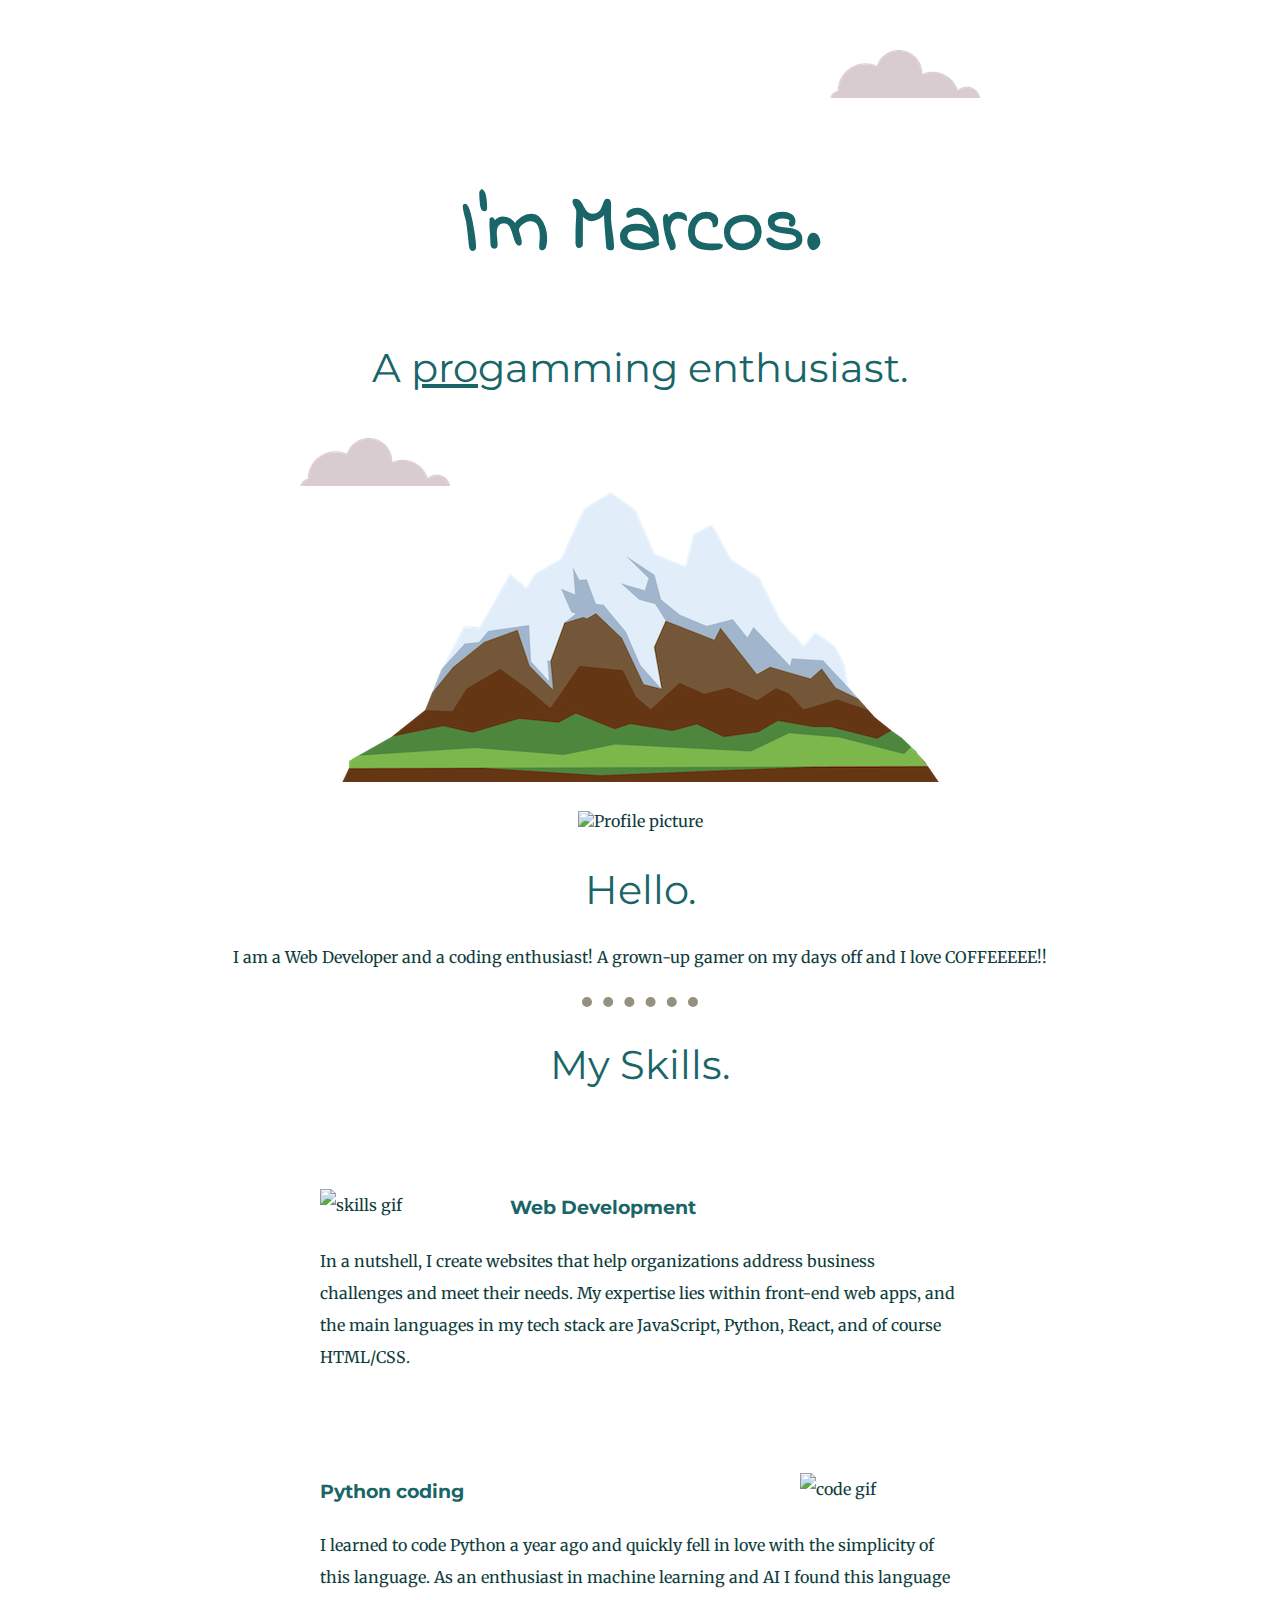
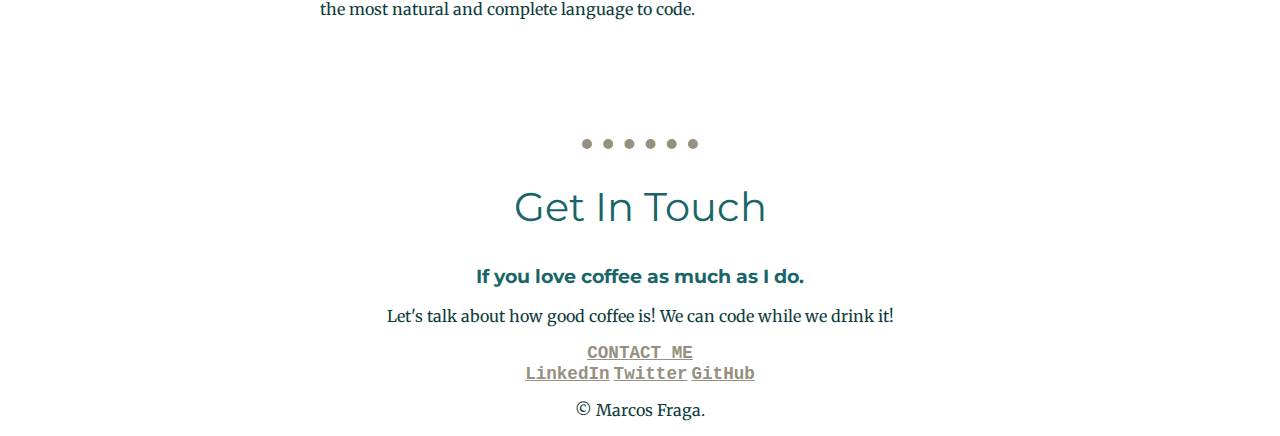
==== index.html @ e55130a2 "Added new website" ====
<!DOCTYPE html>
<html lang="en" dir="ltr">

<head>
  <meta charset="utf-8">
  <title>Marcos Fraga - Full Stack Developer</title>
  <link rel="stylesheet" href="css/master.css">
  <link rel="icon" href="images/favicon.ico">
  <link rel="preconnect" href="https://fonts.googleapis.com">
  <link rel="preconnect" href="https://fonts.gstatic.com" crossorigin>
  <link rel="preconnect" href="https://fonts.googleapis.com">
<link rel="preconnect" href="https://fonts.gstatic.com" crossorigin>
<link rel="preconnect" href="https://fonts.googleapis.com">
<link rel="preconnect" href="https://fonts.gstatic.com" crossorigin>
<link href="https://fonts.googleapis.com/css2?family=Indie+Flower&family=Merriweather&family=Montserrat&family=Sacramento&display=swap" rel="stylesheet">

</head>

<body>
  <div class="top-container">
    <img class="top-cloud" src="images/cloud.png" alt="cloud-img">
    <h1>I'm Marcos.</h1>
    <h2 class="enthusiast-head">A <span class="coding-text">pro</span>gamming enthusiast.</h2>
    <img class="bottom-cloud" src="images/cloud.png" alt="cloud-img">
    <img src="images/mountain.png" alt="mountain-img">
  </div>

  <div class="middle-container">
    <div class="profile">
      <img class="profile-pic" src="images/MFRAGA-circle.png" alt="Profile picture" width="200" height="200">
      <h2>Hello.</h2>
      <p>I am a Web Developer and a coding enthusiast! A grown-up gamer on my days off and I love COFFEEEEE!!</p>
    </div>
    <div class="spacer"> </div>
    <hr class="hr1">
    <div class="skills">
      <h2>My Skills.</h2>
      <div class="skill-row">
        <img class="html-img" src="https://media.giphy.com/media/ZDTbix65Me1YDNLDF3/giphy.gif" alt="skills gif">
        <h3>Web Development</h3>
        <p class="web-skill-description">In a nutshell, I create websites that help organizations address business challenges and meet their needs. My expertise lies within front-end web apps, and the main languages in my tech stack are JavaScript, Python, React, and of course HTML/CSS.</p>
      </div>
      <div class="skill-row">
        <img class="code-img" src="https://media.giphy.com/media/N4h9A9o5TcWmjdQZVJ/giphy.gif" alt="code gif">
        <h3>Python coding</h3>
        <p class="code-skill-description">I learned to code Python a year ago and quickly fell in love with the simplicity of this language. As an enthusiast in machine learning and AI I found this language the most natural and complete language to code.</p>
      </div>
    </div>
    <div class="spacer"> </div>
    <hr class="hr1">
    <div class="contact-me">
      <h2>Get In Touch</h2>
      <h3>If you love coffee as much as I do.</h3>
      <p>Let's talk about how good coffee is! We can code while we drink it!</p>
      <a class="btn" href="mailto:mfragaprt@me.com">CONTACT ME</a>
    </div>
  </div>


  <div class="bottom-container">
    <a class="footer-link" href="https://www.linkedin.com/in/mfraga87/" target="_blank">LinkedIn</a>
    <a class="footer-link" href="https://twitter.com/mfragaprt" target="_blank">Twitter</a>
    <a class="footer-link" href="https://github.com/SOCRAMBLLE/" target="_blank">GitHub</a>
    <p>© Marcos Fraga.</p>
  </div>

</body>

</html>
---- css/master.css ----
body {
  margin: 0;
  text-align: center;
  font-family: 'Merriweather', serif;
  color: #0F3D3E;
}

h1 {
  font-family: 'Indie Flower', cursive;
  font-size: 5rem;
  line-height: 2;
  margin: 50px auto 0 auto;
  color: #196567;
}

h2 {
  font-family: 'Montserrat', sans-serif;
  font-size: 2.5rem;
  font-weight: normal;
  color: #196567;
}

h3 {
  font-family: 'Montserrat', sans-serif;
  color: #196567;

}

/*******************TOP CONTAINER*******************/
.top-container {
  position: relative;
  padding-top: 100px;
    }

.enthusiast-head {
  font-weight: normal;
}

.coding-text {
  text-decoration: underline;
}

/*******************MIDDLE CONTAINER*******************/
.middle-container {

}

.profile-pic {
  position: relative;
  padding-top: 25px;
}


.skill-row {
  width: 50%;
  margin: 100px auto 100px auto;
  text-align: left;
  line-height: 2;
}

.html-img {
  width: 25%;
  float: left;
  margin-right: 30px;
}

.code-img {
  width: 25%;
  float: right;
  margin-left: 30px;
}

.web-skill-description {

}


/*******************BOTTOM CONTAINER*******************/
.bottom-container {

}

.coding {
  text-decoration: underline;
}

.top-cloud{
  position: absolute;
  right: 300px;
  top: 50px
  }

.bottom-cloud{
  position: absolute;
  left: 300px;
  bottom: 300px;
}

.hr1 {
  background-color: transparent;
  border-style: dotted none none none;
  width: 9%;
  border-width: 10px;
  border-color: #95907F;
}

.spacer {
  height: 6px;
}

.btn {
  color: #95907F;
  font-weight: bold;
  font-family: "Courier New", sans-serif;
  font-size: 1.1rem;
}

.footer-link {
  color: #95907F;
  font-weight: bold;
  font-family: "Courier New", sans-serif;
  font-size: 1.1rem;
}
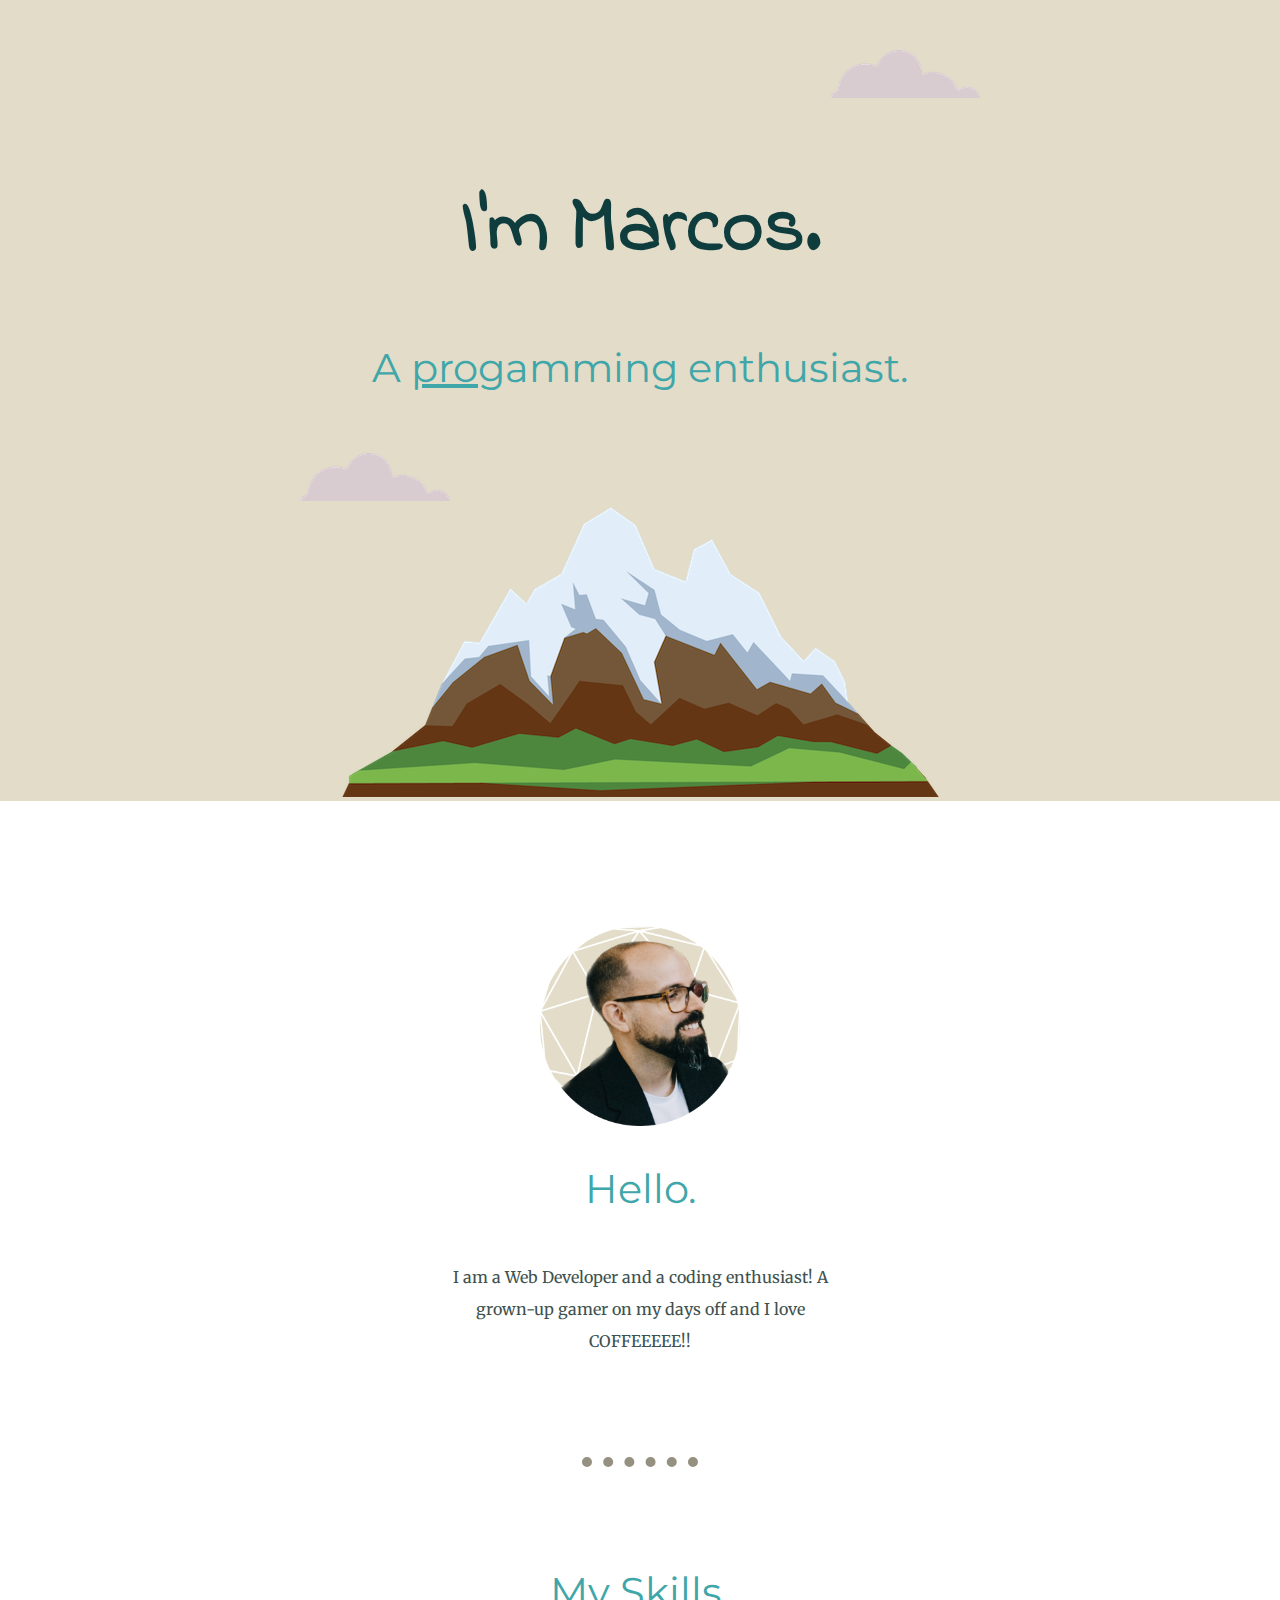
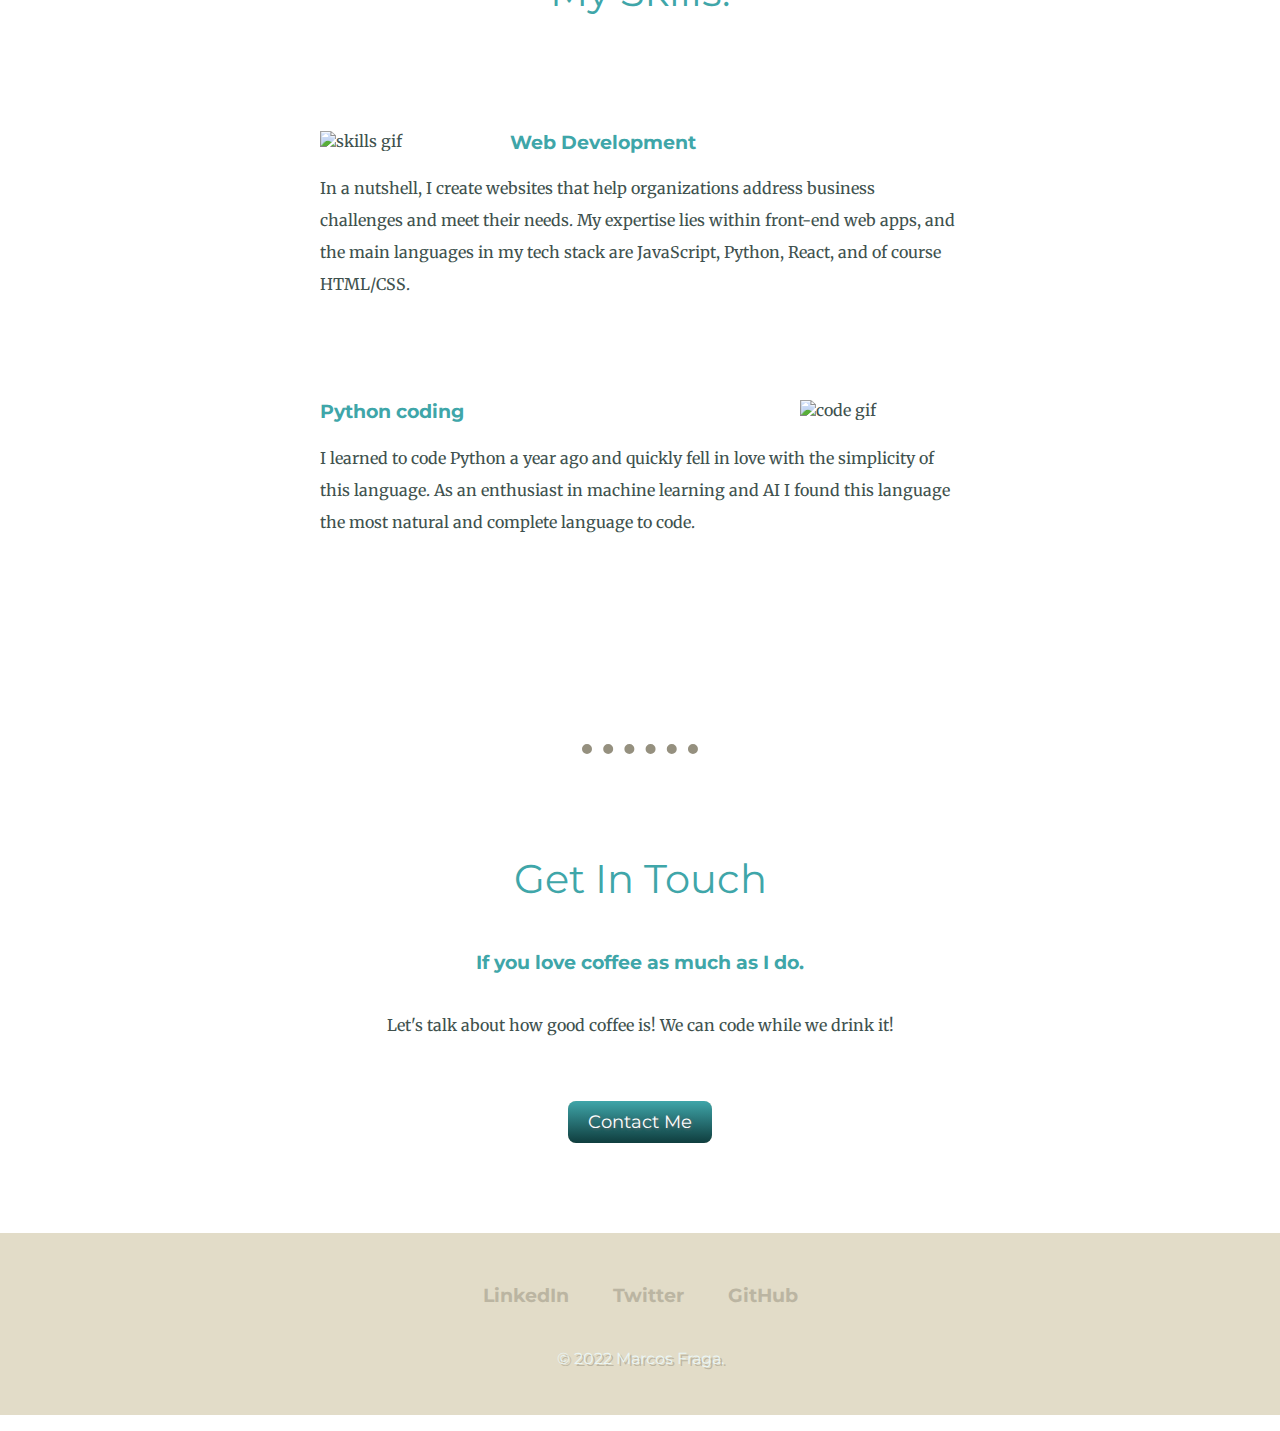
==== commit 0d1f07cc: "Site updated" ====
--- a/index.html
+++ b/index.html
@@ -27,11 +27,10 @@
 
   <div class="middle-container">
     <div class="profile">
-      <img class="profile-pic" src="images/MFRAGA-circle.png" alt="Profile picture" width="200" height="200">
+      <img class="profile-pic" src="images/profile-pic.png" alt="Profile picture" width="200" height="200">
       <h2>Hello.</h2>
-      <p>I am a Web Developer and a coding enthusiast! A grown-up gamer on my days off and I love COFFEEEEE!!</p>
+      <p class="intro-txt">I am a Web Developer and a coding enthusiast! A grown-up gamer on my days off and I love COFFEEEEE!!</p>
     </div>
-    <div class="spacer"> </div>
     <hr class="hr1">
     <div class="skills">
       <h2>My Skills.</h2>
@@ -51,8 +50,8 @@
     <div class="contact-me">
       <h2>Get In Touch</h2>
       <h3>If you love coffee as much as I do.</h3>
-      <p>Let's talk about how good coffee is! We can code while we drink it!</p>
-      <a class="btn" href="mailto:mfragaprt@me.com">CONTACT ME</a>
+      <p class="lets-talk">Let's talk about how good coffee is! We can code while we drink it!</p>
+      <a class="btn" href="mailto:mfragaprt@me.com">Contact Me</a>
     </div>
   </div>
 
@@ -61,7 +60,7 @@
     <a class="footer-link" href="https://www.linkedin.com/in/mfraga87/" target="_blank">LinkedIn</a>
     <a class="footer-link" href="https://twitter.com/mfragaprt" target="_blank">Twitter</a>
     <a class="footer-link" href="https://github.com/SOCRAMBLLE/" target="_blank">GitHub</a>
-    <p>© Marcos Fraga.</p>
+    <p class="cert">© 2022 Marcos Fraga.</p>
   </div>
 
 </body>
--- a/css/master.css
+++ b/css/master.css
@@ -2,7 +2,7 @@
   margin: 0;
   text-align: center;
   font-family: 'Merriweather', serif;
-  color: #0F3D3E;
+  color: #40514E;
 }
 
 h1 {
@@ -10,39 +10,70 @@
   font-size: 5rem;
   line-height: 2;
   margin: 50px auto 0 auto;
-  color: #196567;
+  color: #0F3D3E;
 }
 
 h2 {
   font-family: 'Montserrat', sans-serif;
   font-size: 2.5rem;
   font-weight: normal;
-  color: #196567;
+  color: #3FA6A9;
+  padding-bottom: 15px;
 }
 
 h3 {
   font-family: 'Montserrat', sans-serif;
-  color: #196567;
+  color: #3FA6A9;
+}
 
+.hr1 {
+  background-color: transparent;
+  border-style: dotted none none none;
+  width: 9%;
+  border-width: 10px;
+  border-color: #95907F;
+  margin: 100px auto;
+}
+
+.spacer {
+  height: 6px;
+}
+
+p {
+  line-height: 2;
 }
 
 /*******************TOP CONTAINER*******************/
 .top-container {
   position: relative;
   padding-top: 100px;
-    }
+  background-color: #E2DCC8;
+}
 
 .enthusiast-head {
   font-weight: normal;
+  color: #3FA6A9
 }
 
 .coding-text {
   text-decoration: underline;
 }
 
+.top-cloud {
+  position: absolute;
+  right: 300px;
+  top: 50px
+}
+
+.bottom-cloud {
+  position: absolute;
+  left: 300px;
+  bottom: 300px;
+}
+
 /*******************MIDDLE CONTAINER*******************/
 .middle-container {
-
+  margin: 100px 0;
 }
 
 .profile-pic {
@@ -50,12 +81,15 @@
   padding-top: 25px;
 }
 
+.intro-txt {
+  width: 30%;
+  margin: auto;
+}
 
 .skill-row {
   width: 50%;
-  margin: 100px auto 100px auto;
+  margin: 100px auto;
   text-align: left;
-  line-height: 2;
 }
 
 .html-img {
@@ -70,54 +104,64 @@
   margin-left: 30px;
 }
 
-.web-skill-description {
+.web-skill-description {}
 
+.btn {
+  background: #e2dcc8;
+  background-image: -webkit-linear-gradient(top, #3fa5a9, #0F3D3E);
+  background-image: -moz-linear-gradient(top, #3fa5a9, #0F3D3E);
+  background-image: -ms-linear-gradient(top, #3fa5a9, #0F3D3E);
+  background-image: -o-linear-gradient(top, #3fa5a9, #0F3D3E);
+  background-image: linear-gradient(to bottom, #3fa5a9, #0F3D3E);
+  -webkit-border-radius: 8;
+  -moz-border-radius: 8;
+  border-radius: 8px;
+  text-shadow: 1px 1px 3px #666666;
+  font-family: 'Montserrat', sans-serif;
+  color: #ffffff;
+  font-size: 18px;
+  padding: 10px 20px 10px 20px;
+  text-decoration: none;
 }
 
+.btn:hover {
+  background: #3fa5a9;
+  background-image: -webkit-linear-gradient(top, #e2dcc8, #95907f);
+  background-image: -moz-linear-gradient(top, #e2dcc8, #95907f);
+  background-image: -ms-linear-gradient(top, #e2dcc8, #95907f);
+  background-image: -o-linear-gradient(top, #e2dcc8, #95907f);
+  background-image: linear-gradient(to bottom, #e2dcc8, #95907f);
+  text-decoration: none;
+}
+
+.lets-talk {
+  margin-bottom: 70px;
+  margin-top: 35px;
+}
 
 /*******************BOTTOM CONTAINER*******************/
 .bottom-container {
-
-}
-
-.coding {
-  text-decoration: underline;
-}
-
-.top-cloud{
-  position: absolute;
-  right: 300px;
-  top: 50px
-  }
-
-.bottom-cloud{
-  position: absolute;
-  left: 300px;
-  bottom: 300px;
-}
-
-.hr1 {
-  background-color: transparent;
-  border-style: dotted none none none;
-  width: 9%;
-  border-width: 10px;
-  border-color: #95907F;
-}
-
-.spacer {
-  height: 6px;
-}
-
-.btn {
-  color: #95907F;
-  font-weight: bold;
-  font-family: "Courier New", sans-serif;
-  font-size: 1.1rem;
+  margin-top: 25px;
+  background-color: #E2DCC8;
+  padding-top: 50px;
 }
 
 .footer-link {
-  color: #95907F;
+  color: #BBB5A2;
   font-weight: bold;
-  font-family: "Courier New", sans-serif;
-  font-size: 1.1rem;
+  text-decoration: none;
+  font-family: 'Montserrat', sans-serif;
+  font-size: 1.2rem;
+  margin: 10px 20px
 }
+
+a:hover {
+  color: #F7F2E2;
+}
+
+.cert {
+  color: #EAF6F6;
+  padding: 20px 0px 40px 0px;
+  text-shadow: 2px 2px 0 #BBB5A2;
+  font-family: 'Montserrat', sans-serif;
+}
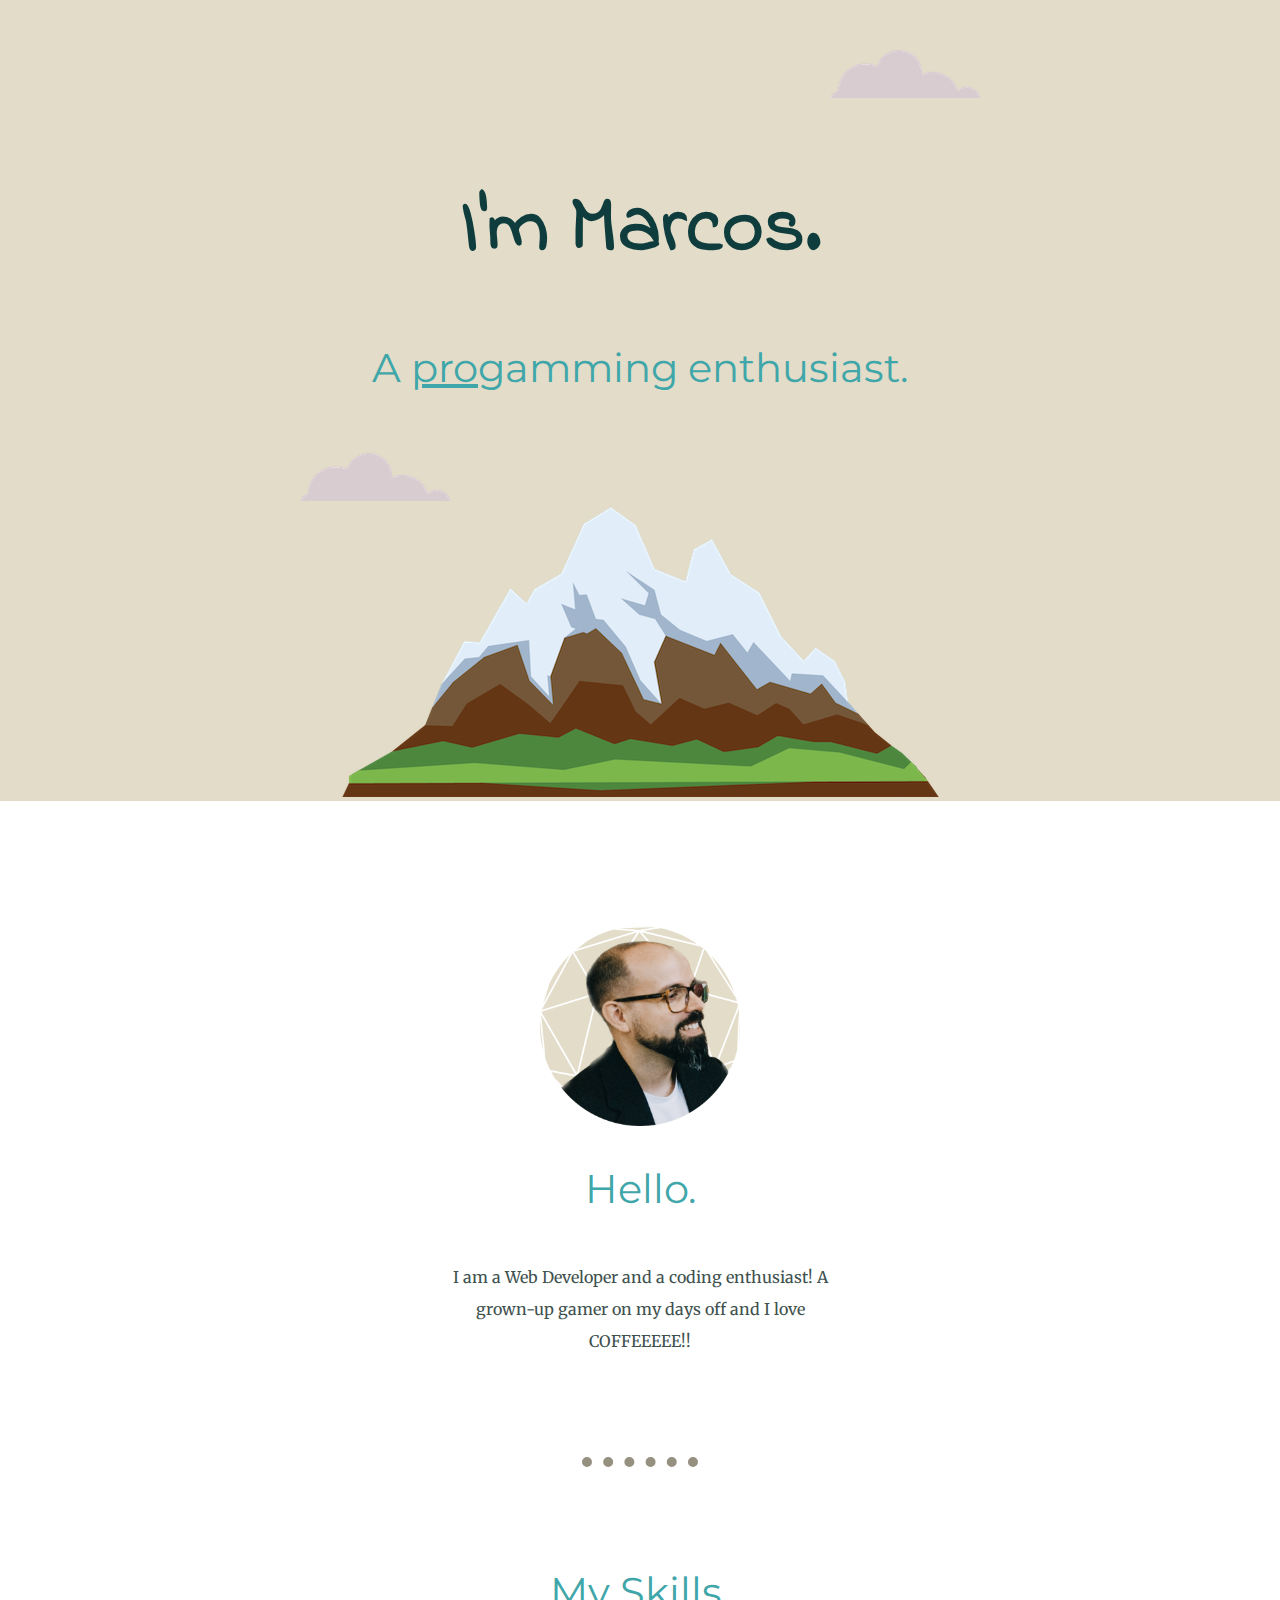
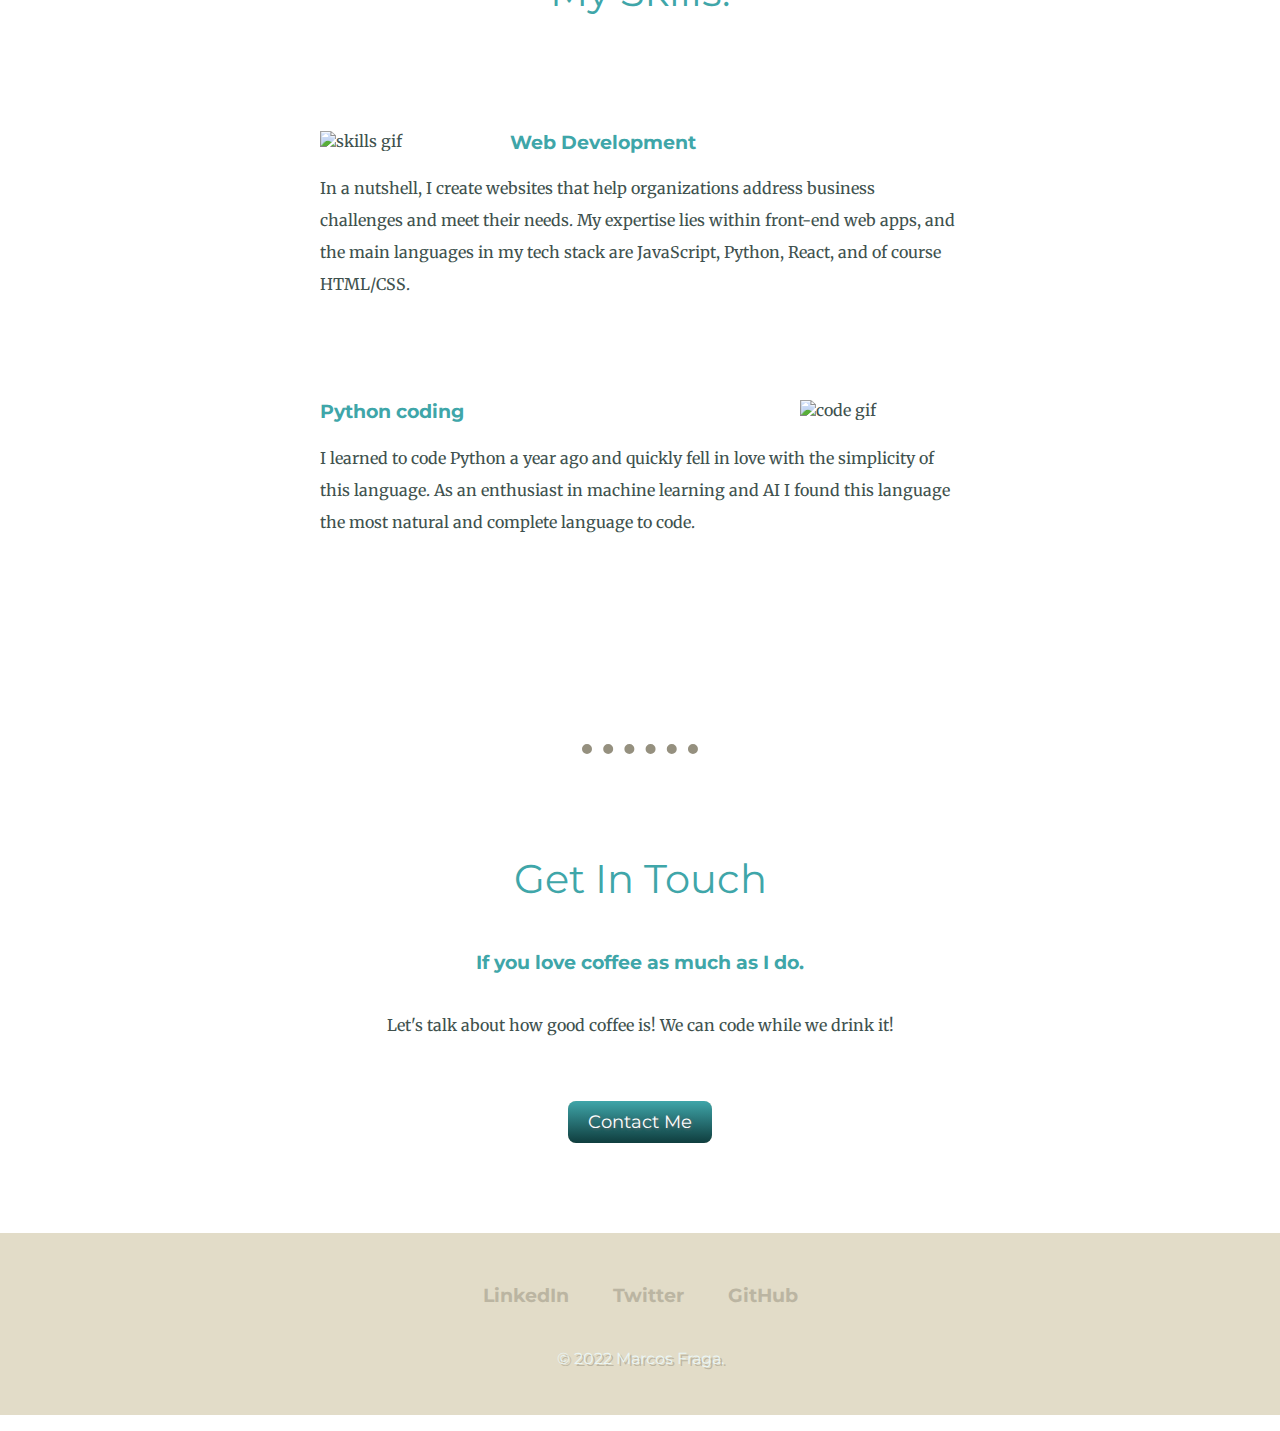
==== commit 22a1a579: "Website updated" ====
--- a/index.html
+++ b/index.html
@@ -9,10 +9,10 @@
   <link rel="preconnect" href="https://fonts.googleapis.com">
   <link rel="preconnect" href="https://fonts.gstatic.com" crossorigin>
   <link rel="preconnect" href="https://fonts.googleapis.com">
-<link rel="preconnect" href="https://fonts.gstatic.com" crossorigin>
-<link rel="preconnect" href="https://fonts.googleapis.com">
-<link rel="preconnect" href="https://fonts.gstatic.com" crossorigin>
-<link href="https://fonts.googleapis.com/css2?family=Indie+Flower&family=Merriweather&family=Montserrat&family=Sacramento&display=swap" rel="stylesheet">
+  <link rel="preconnect" href="https://fonts.gstatic.com" crossorigin>
+  <link rel="preconnect" href="https://fonts.googleapis.com">
+  <link rel="preconnect" href="https://fonts.gstatic.com" crossorigin>
+  <link href="https://fonts.googleapis.com/css2?family=Indie+Flower&family=Merriweather&family=Montserrat&family=Sacramento&display=swap" rel="stylesheet">
 
 </head>
 
@@ -27,7 +27,8 @@
 
   <div class="middle-container">
     <div class="profile">
-      <img class="profile-pic" src="images/profile-pic.png" alt="Profile picture" width="200" height="200">
+      <img class="profile-pic1" src="images/profile-pic-faded.png" alt="Profile picture faded" width="200" height="200">
+      <img class="profile-pic2" src="images/profile-pic.png" alt="Profile picture" width="200" height="200">
       <h2>Hello.</h2>
       <p class="intro-txt">I am a Web Developer and a coding enthusiast! A grown-up gamer on my days off and I love COFFEEEEE!!</p>
     </div>
@@ -37,12 +38,14 @@
       <div class="skill-row">
         <img class="html-img" src="https://media.giphy.com/media/ZDTbix65Me1YDNLDF3/giphy.gif" alt="skills gif">
         <h3>Web Development</h3>
-        <p class="web-skill-description">In a nutshell, I create websites that help organizations address business challenges and meet their needs. My expertise lies within front-end web apps, and the main languages in my tech stack are JavaScript, Python, React, and of course HTML/CSS.</p>
+        <p class="web-skill-description">In a nutshell, I create websites that help organizations address business challenges and meet their needs. My expertise lies within front-end web apps, and the main languages in my tech stack are JavaScript,
+          Python, React, and of course HTML/CSS.</p>
       </div>
       <div class="skill-row">
         <img class="code-img" src="https://media.giphy.com/media/N4h9A9o5TcWmjdQZVJ/giphy.gif" alt="code gif">
         <h3>Python coding</h3>
-        <p class="code-skill-description">I learned to code Python a year ago and quickly fell in love with the simplicity of this language. As an enthusiast in machine learning and AI I found this language the most natural and complete language to code.</p>
+        <p class="code-skill-description">I learned to code Python a year ago and quickly fell in love with the simplicity of this language. As an enthusiast in machine learning and AI I found this language the most natural and complete language to
+          code.</p>
       </div>
     </div>
     <div class="spacer"> </div>
--- a/css/master.css
+++ b/css/master.css
@@ -43,6 +43,15 @@
   line-height: 2;
 }
 
+@keyframes fadein {
+  0%{
+    opacity: 0;
+  }
+  100%{
+    opacity: 1;
+  }
+}
+
 /*******************TOP CONTAINER*******************/
 .top-container {
   position: relative;
@@ -76,9 +85,15 @@
   margin: 100px 0;
 }
 
-.profile-pic {
+.profile-pic1 {
+  position: absolute;
+  padding-top: 25px;
+}
+
+.profile-pic2 {
   position: relative;
   padding-top: 25px;
+  animation: fadein 5s;
 }
 
 .intro-txt {
@@ -104,14 +119,9 @@
   margin-left: 30px;
 }
 
-.web-skill-description {}
-
 .btn {
   background: #e2dcc8;
-  background-image: -webkit-linear-gradient(top, #3fa5a9, #0F3D3E);
-  background-image: -moz-linear-gradient(top, #3fa5a9, #0F3D3E);
-  background-image: -ms-linear-gradient(top, #3fa5a9, #0F3D3E);
-  background-image: -o-linear-gradient(top, #3fa5a9, #0F3D3E);
+  background-image: linear-gradient(top, #3fa5a9, #0F3D3E);
   background-image: linear-gradient(to bottom, #3fa5a9, #0F3D3E);
   -webkit-border-radius: 8;
   -moz-border-radius: 8;
@@ -126,10 +136,7 @@
 
 .btn:hover {
   background: #3fa5a9;
-  background-image: -webkit-linear-gradient(top, #e2dcc8, #95907f);
-  background-image: -moz-linear-gradient(top, #e2dcc8, #95907f);
-  background-image: -ms-linear-gradient(top, #e2dcc8, #95907f);
-  background-image: -o-linear-gradient(top, #e2dcc8, #95907f);
+  background-image: linear-gradient(top, #e2dcc8, #95907f);
   background-image: linear-gradient(to bottom, #e2dcc8, #95907f);
   text-decoration: none;
 }
@@ -155,13 +162,13 @@
   margin: 10px 20px
 }
 
-a:hover {
+.footer-link:hover {
   color: #F7F2E2;
 }
 
 .cert {
   color: #EAF6F6;
-  padding: 20px 0px 40px 0px;
+  padding: 20px 0 40px 0;
   text-shadow: 2px 2px 0 #BBB5A2;
   font-family: 'Montserrat', sans-serif;
 }
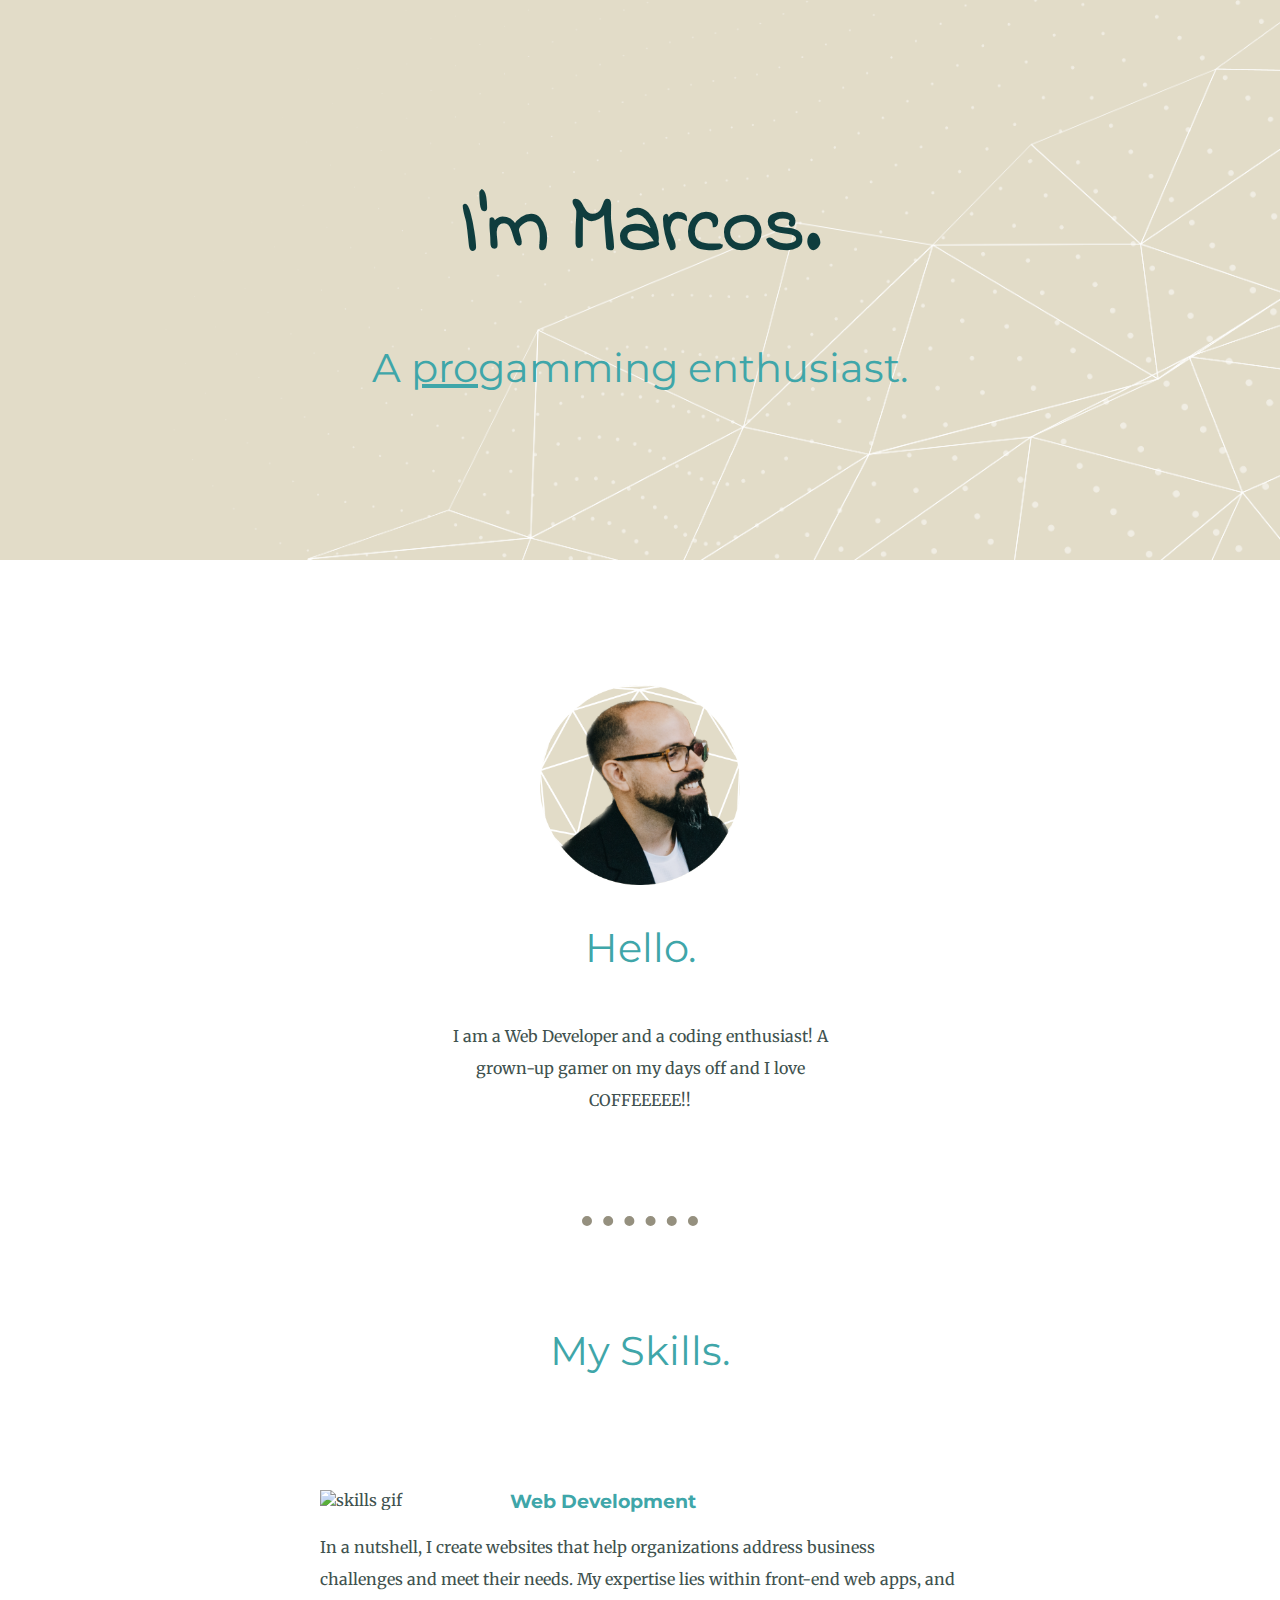
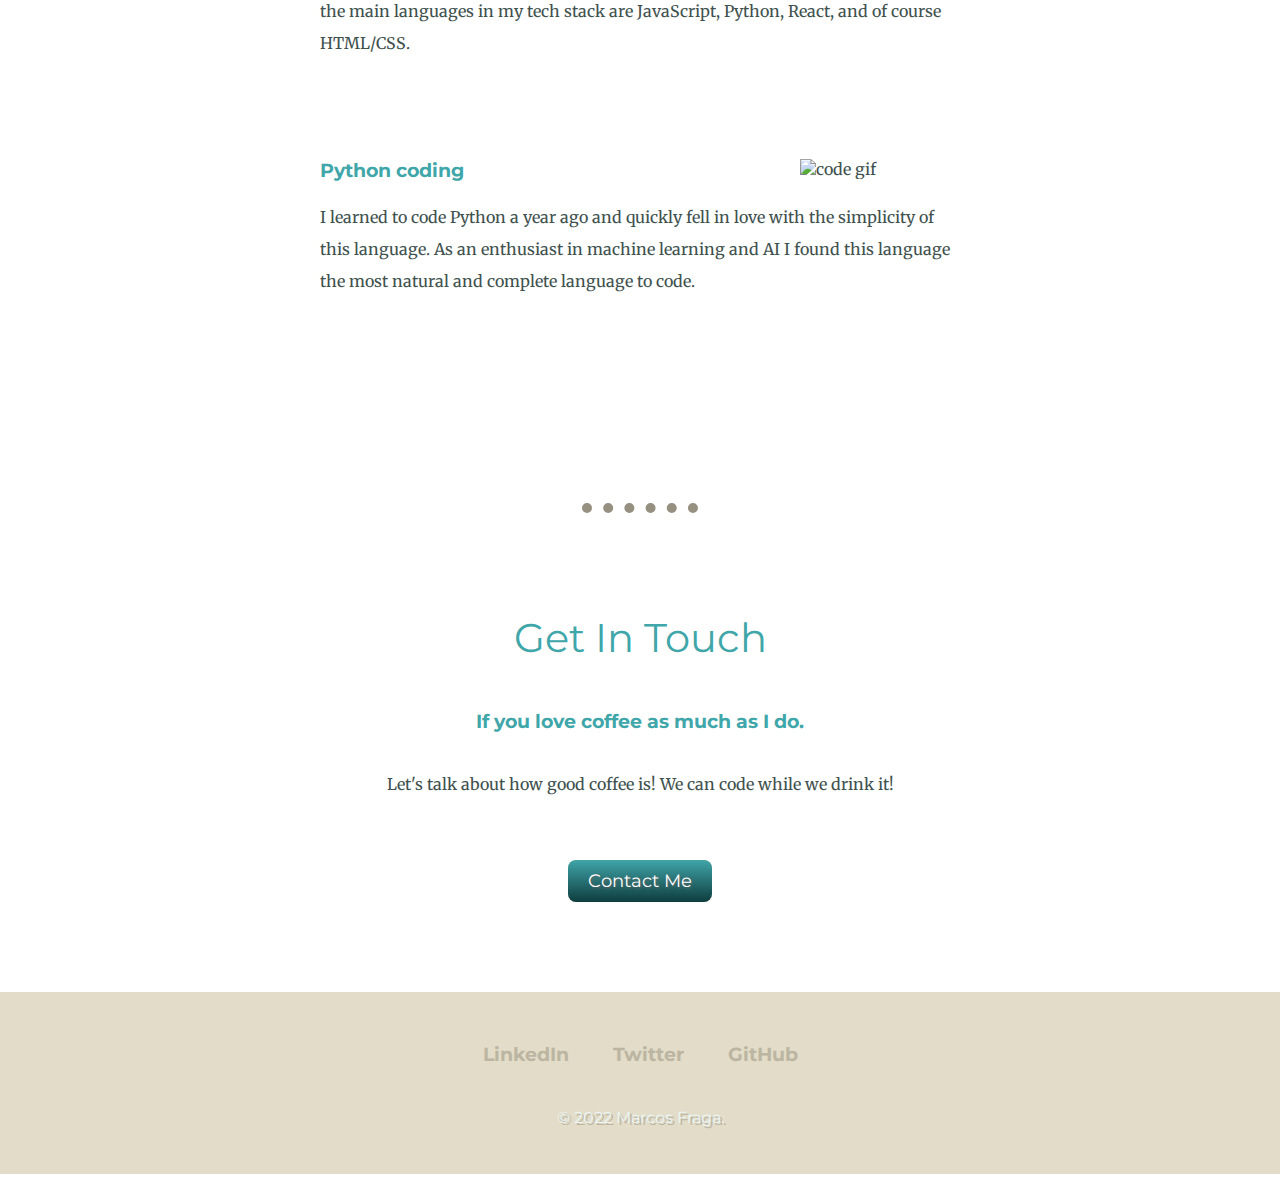
==== commit 9fbe5117: "New header design" ====
--- a/index.html
+++ b/index.html
@@ -18,11 +18,10 @@
 
 <body>
   <div class="top-container">
-    <img class="top-cloud" src="images/cloud.png" alt="cloud-img">
+
     <h1>I'm Marcos.</h1>
     <h2 class="enthusiast-head">A <span class="coding-text">pro</span>gamming enthusiast.</h2>
-    <img class="bottom-cloud" src="images/cloud.png" alt="cloud-img">
-    <img src="images/mountain.png" alt="mountain-img">
+
   </div>
 
   <div class="middle-container">
--- a/css/master.css
+++ b/css/master.css
@@ -44,10 +44,11 @@
 }
 
 @keyframes fadein {
-  0%{
+  0% {
     opacity: 0;
   }
-  100%{
+
+  100% {
     opacity: 1;
   }
 }
@@ -56,12 +57,15 @@
 .top-container {
   position: relative;
   padding-top: 100px;
-  background-color: #E2DCC8;
+  background: url(../images/cover-image.png);
+  background-repeat: no-repeat;
+  background-size: cover;
+  padding-bottom: 120px;
 }
 
 .enthusiast-head {
   font-weight: normal;
-  color: #3FA6A9
+  color: #3FA6A9;
 }
 
 .coding-text {
@@ -93,7 +97,14 @@
 .profile-pic2 {
   position: relative;
   padding-top: 25px;
-  animation: fadein 5s;
+  animation: fadein 2s;
+  opacity: 1;
+  transition: .3s ease;
+}
+
+.profile-pic2:hover {
+  opacity: .5;
+  transition: opacity .2s ease-out;
 }
 
 .intro-txt {
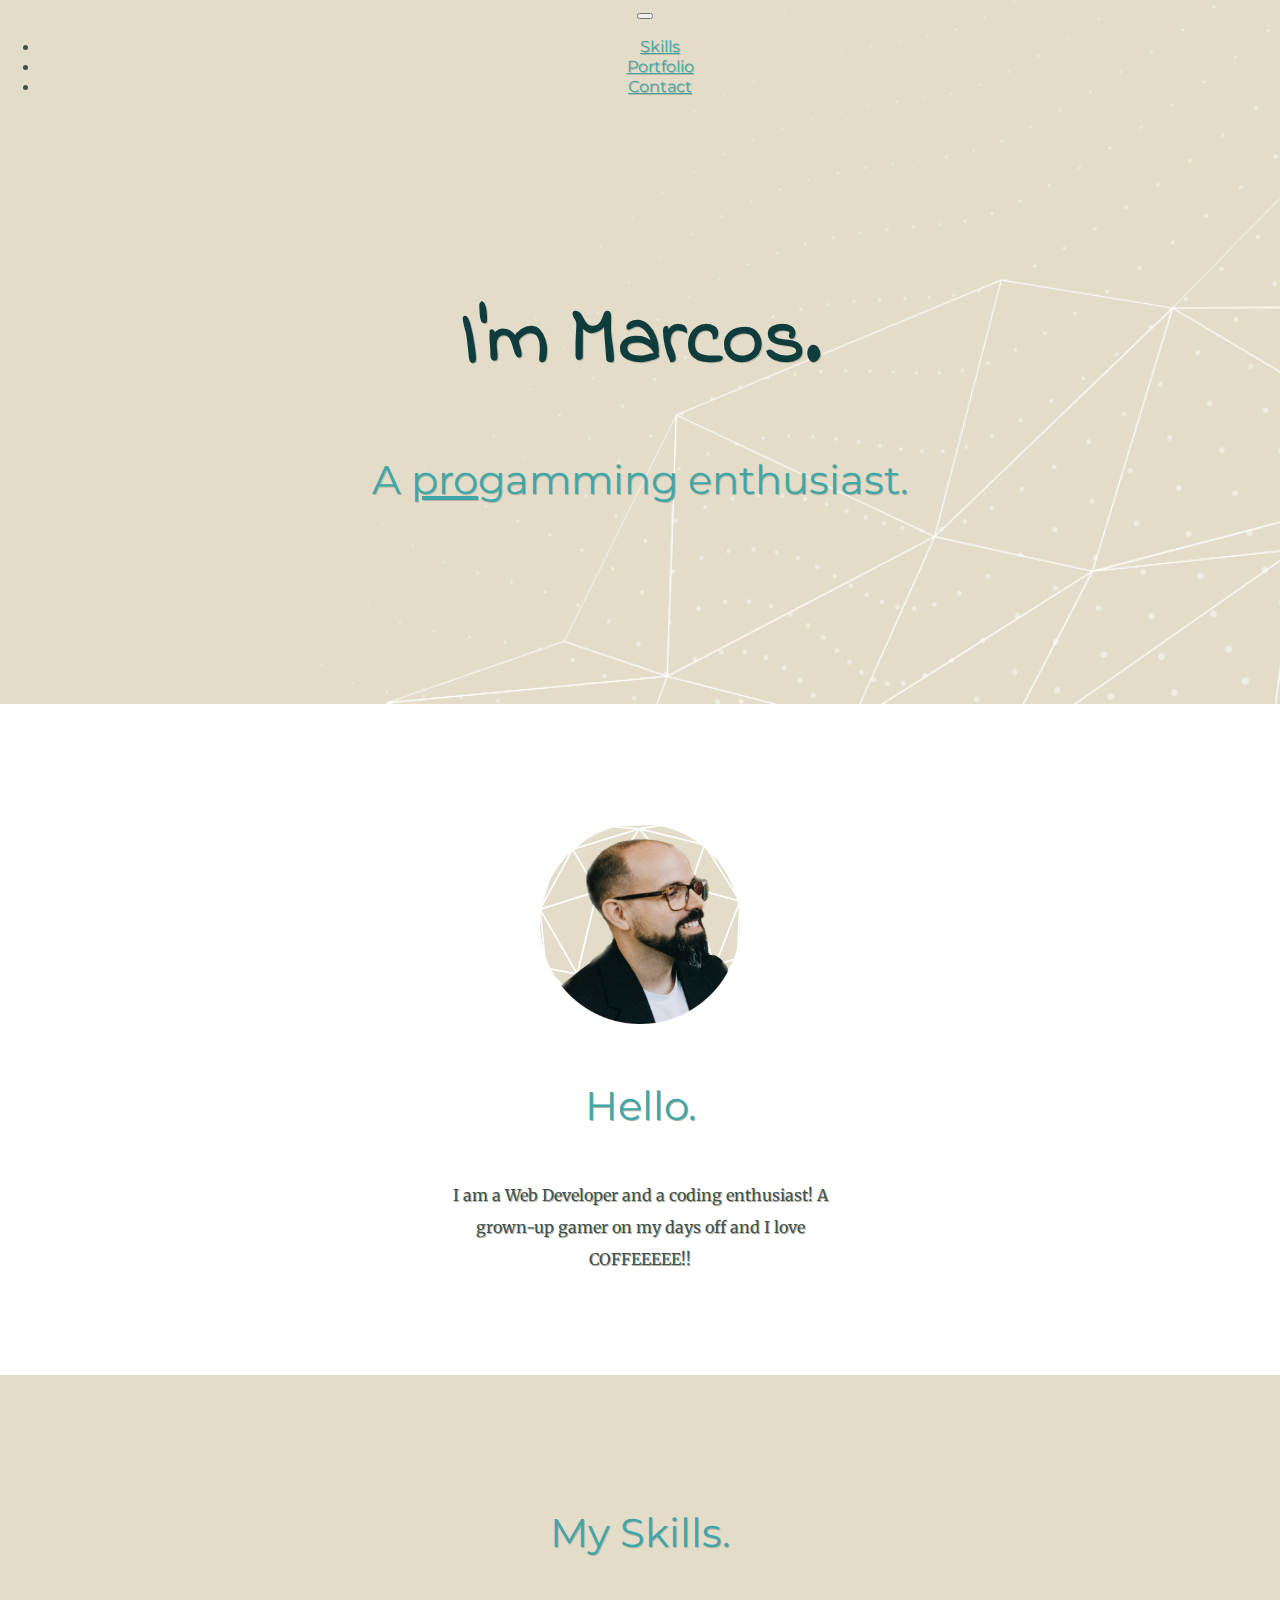
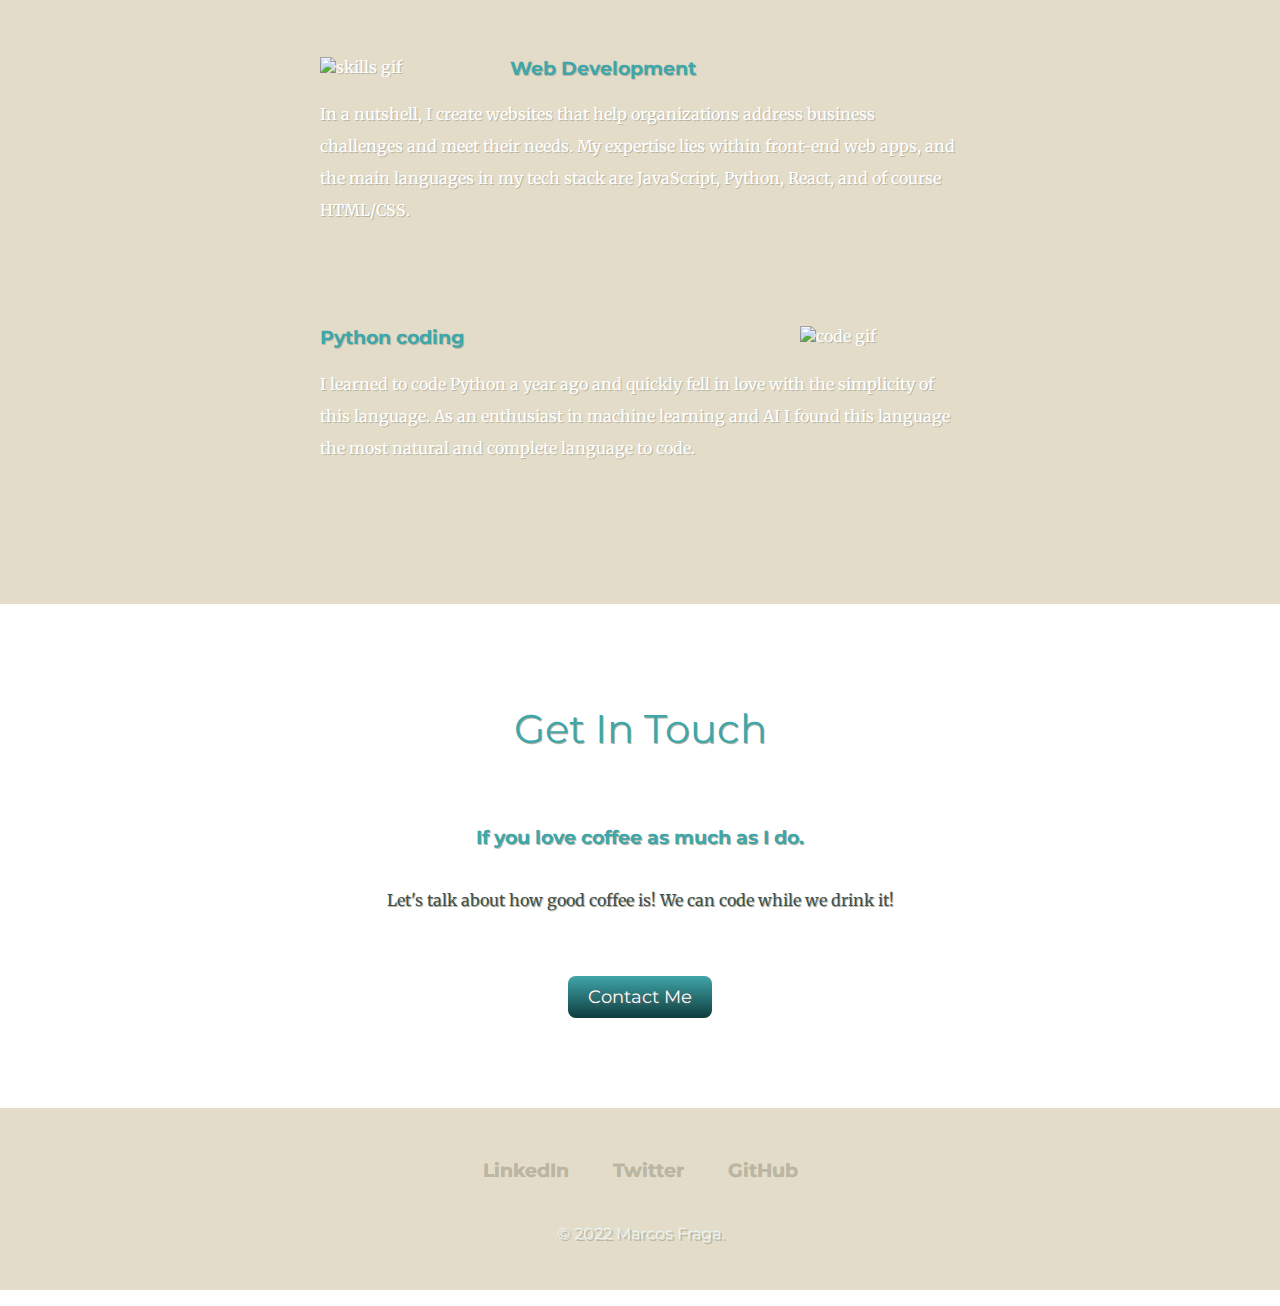
==== commit f37d144b: "Page updated" ====
--- a/index.html
+++ b/index.html
@@ -4,8 +4,17 @@
 <head>
   <meta charset="utf-8">
   <title>Marcos Fraga - Full Stack Developer</title>
+  <!-- BootStrap script -->
+  <link href="https://cdn.jsdelivr.net/npm/bootstrap@5.2.2/dist/css/bootstrap.min.css" rel="stylesheet" integrity="sha384-Zenh87qX5JnK2Jl0vWa8Ck2rdkQ2Bzep5IDxbcnCeuOxjzrPF/et3URy9Bv1WTRi" crossorigin="anonymous">
+  <script src="https://cdn.jsdelivr.net/npm/@popperjs/core@2.11.6/dist/umd/popper.min.js" integrity="sha384-oBqDVmMz9ATKxIep9tiCxS/Z9fNfEXiDAYTujMAeBAsjFuCZSmKbSSUnQlmh/jp3" crossorigin="anonymous"></script>
+  <script src="https://cdn.jsdelivr.net/npm/bootstrap@5.2.2/dist/js/bootstrap.min.js" integrity="sha384-IDwe1+LCz02ROU9k972gdyvl+AESN10+x7tBKgc9I5HFtuNz0wWnPclzo6p9vxnk" crossorigin="anonymous"></script>
+  <!-- CSS file -->
   <link rel="stylesheet" href="css/master.css">
+  <!-- Font Awesome -->
+  <script src="https://kit.fontawesome.com/c83660fbd4.js" crossorigin="anonymous"></script>
+  <!-- Favicon -->
   <link rel="icon" href="images/favicon.ico">
+  <!-- Google Fonts -->
   <link rel="preconnect" href="https://fonts.googleapis.com">
   <link rel="preconnect" href="https://fonts.gstatic.com" crossorigin>
   <link rel="preconnect" href="https://fonts.googleapis.com">
@@ -17,53 +26,90 @@
 </head>
 
 <body>
-  <div class="top-container">
 
-    <h1>I'm Marcos.</h1>
-    <h2 class="enthusiast-head">A <span class="coding-text">pro</span>gamming enthusiast.</h2>
+  <!-- TOP CONTAINER -->
+  <section class="bkgimg-section" id="title">
+    <nav class="navbar navbar-expand-lg navbar-dark fixed-top">
+      <a class="navbar-brand brand-logo-txt" href="#title"><i class="fa-solid fa-m"></i><i class="fa-solid fa-f"></i></a>
+      <button class="navbar-toggler" type="button" data-bs-toggle="collapse" data-bs-target="#menutogglernav" aria-controls="menutogglernav" aria-expanded="false" aria-label="Toggle navigation">
+        <span class="navbar-toggler-icon"></span>
+      </button>
+      <div class="collapse navbar-collapse" id="menutogglernav">
 
-  </div>
+        <ul class="navbar-nav ms-auto">
+          <li class="nav-item">
+            <a class="nav-link links-txt" href="#skills">Skills</a>
+          </li>
+          <li class="nav-item">
+            <a class="nav-link links-txt portf-hover-txt" href="#" onclick="return false;">Portfolio</a>
+          </li>
+          <li class="nav-item">
+            <a class="nav-link links-txt" href="#contact">Contact</a>
+          </li>
+        </ul>
+      </div>
+    </nav>
+    <div class="top-container">
 
-  <div class="middle-container">
-    <div class="profile">
+      <h1>I'm Marcos.</h1>
+      <h2 class="enthusiast-head">A <span class="coding-text">pro</span>gamming enthusiast.</h2>
+
+    </div>
+  </section>
+
+  <!-- PROFILE CONTAINER -->
+  <section class="white-section" id="profile">
+    <div class="profile-container">
       <img class="profile-pic1" src="images/profile-pic-faded.png" alt="Profile picture faded" width="200" height="200">
       <img class="profile-pic2" src="images/profile-pic.png" alt="Profile picture" width="200" height="200">
-      <h2>Hello.</h2>
+      <h2 class="hello-txt">Hello.</h2>
       <p class="intro-txt">I am a Web Developer and a coding enthusiast! A grown-up gamer on my days off and I love COFFEEEEE!!</p>
     </div>
-    <hr class="hr1">
-    <div class="skills">
-      <h2>My Skills.</h2>
-      <div class="skill-row">
-        <img class="html-img" src="https://media.giphy.com/media/ZDTbix65Me1YDNLDF3/giphy.gif" alt="skills gif">
-        <h3>Web Development</h3>
-        <p class="web-skill-description">In a nutshell, I create websites that help organizations address business challenges and meet their needs. My expertise lies within front-end web apps, and the main languages in my tech stack are JavaScript,
-          Python, React, and of course HTML/CSS.</p>
-      </div>
-      <div class="skill-row">
-        <img class="code-img" src="https://media.giphy.com/media/N4h9A9o5TcWmjdQZVJ/giphy.gif" alt="code gif">
-        <h3>Python coding</h3>
-        <p class="code-skill-description">I learned to code Python a year ago and quickly fell in love with the simplicity of this language. As an enthusiast in machine learning and AI I found this language the most natural and complete language to
-          code.</p>
+  </section>
+
+  <!-- SKILL CONTAINER -->
+  <section class="color-section" id="skills">
+    <div class="skills-container">
+      <div class="skills">
+        <h2>My Skills.</h2>
+        <div class="skill-row">
+          <img class="html-img" src="https://media.giphy.com/media/ZDTbix65Me1YDNLDF3/giphy.gif" alt="skills gif">
+          <h3>Web Development</h3>
+          <p class="skill-descriptions">In a nutshell, I create websites that help organizations address business challenges and meet their needs. My expertise lies within front-end web apps, and the main languages in my tech stack are JavaScript,
+            Python, React, and of course HTML/CSS.</p>
+        </div>
+        <div class="skill-row">
+          <img class="code-img" src="https://media.giphy.com/media/N4h9A9o5TcWmjdQZVJ/giphy.gif" alt="code gif">
+          <h3>Python coding</h3>
+          <p class="skill-descriptions">I learned to code Python a year ago and quickly fell in love with the simplicity of this language. As an enthusiast in machine learning and AI I found this language the most natural and complete language to
+            code.</p>
+        </div>
       </div>
     </div>
-    <div class="spacer"> </div>
-    <hr class="hr1">
-    <div class="contact-me">
-      <h2>Get In Touch</h2>
-      <h3>If you love coffee as much as I do.</h3>
-      <p class="lets-talk">Let's talk about how good coffee is! We can code while we drink it!</p>
-      <a class="btn" href="mailto:mfragaprt@me.com">Contact Me</a>
+  </section>
+
+  <!-- CONTACT CONTAINER -->
+  <section class="white-section" id="contact">
+    <div class="contact-container">
+      <div class="contact-me">
+        <h2 class="git-talk">Get In Touch</h2>
+        <h3>If you love coffee as much as I do.</h3>
+        <p class="lets-talk">Let's talk about how good coffee is! We can code while we drink it!</p>
+        <a class="btn" href="mailto:mfragaprt@me.com">Contact Me</a>
+      </div>
     </div>
-  </div>
+  </section>
 
+  <!-- BOTTOM CONTAINER -->
+  <section class="color-section" id="scert">
+    <div class="bottom-container">
+      <a class="footer-link" href="https://www.linkedin.com/in/mfraga87/" target="_blank">LinkedIn</a>
+      <a class="footer-link" href="https://twitter.com/mfragaprt" target="_blank">Twitter</a>
+      <a class="footer-link" href="https://github.com/SOCRAMBLLE/" target="_blank">GitHub</a>
+      <p class="cert">© 2022 Marcos Fraga.</p>
+    </div>
+  </section>
 
-  <div class="bottom-container">
-    <a class="footer-link" href="https://www.linkedin.com/in/mfraga87/" target="_blank">LinkedIn</a>
-    <a class="footer-link" href="https://twitter.com/mfragaprt" target="_blank">Twitter</a>
-    <a class="footer-link" href="https://github.com/SOCRAMBLLE/" target="_blank">GitHub</a>
-    <p class="cert">© 2022 Marcos Fraga.</p>
-  </div>
 
 </body>
 
--- a/css/master.css
+++ b/css/master.css
@@ -3,13 +3,15 @@
   text-align: center;
   font-family: 'Merriweather', serif;
   color: #40514E;
+  text-shadow: 1px 1px 0 #BBB5A2;
 }
 
 h1 {
   font-family: 'Indie Flower', cursive;
   font-size: 5rem;
+  font-weight: 700;
   line-height: 2;
-  margin: 50px auto 0 auto;
+  margin: 50px auto 30px auto;
   color: #0F3D3E;
 }
 
@@ -18,12 +20,12 @@
   font-size: 2.5rem;
   font-weight: normal;
   color: #3FA6A9;
-  padding-bottom: 15px;
 }
 
 h3 {
   font-family: 'Montserrat', sans-serif;
   color: #3FA6A9;
+  font-size: 1.17em;
 }
 
 .hr1 {
@@ -54,49 +56,69 @@
 }
 
 /*******************TOP CONTAINER*******************/
-.top-container {
+
+#title {
   position: relative;
-  padding-top: 100px;
   background: url(../images/cover-image.png);
   background-repeat: no-repeat;
   background-size: cover;
   padding-bottom: 120px;
 }
 
+.brand-logo-txt {
+  padding-left: 10px;
+}
+
+.links-txt {
+  color: #3FA6A9;
+  font-family: 'Montserrat', sans-serif;
+}
+
+.portf-hover-txt:before {
+  content: url(../images/soon.png);
+  visibility: hidden;
+  opacity: 0;
+  text-align: center;
+  transition: opacity 1s ease-in-out;
+
+  position: absolute;
+  top: 1.5em;
+
+}
+
+.portf-hover-txt:hover:before {
+  opacity: 1;
+  visibility: visible;
+}
+
+.top-container {
+  padding-top: 100px;
+}
+
 .enthusiast-head {
   font-weight: normal;
   color: #3FA6A9;
+  margin: 0.83em 0 2em 0;
 }
 
 .coding-text {
   text-decoration: underline;
 }
 
-.top-cloud {
-  position: absolute;
-  right: 300px;
-  top: 50px
-}
-
-.bottom-cloud {
-  position: absolute;
-  left: 300px;
-  bottom: 300px;
-}
-
-/*******************MIDDLE CONTAINER*******************/
-.middle-container {
+
+/*******************PROFILE CONTAINER*******************/
+.profile-container {
   margin: 100px 0;
 }
 
 .profile-pic1 {
   position: absolute;
-  padding-top: 25px;
+  margin: 20px;
 }
 
 .profile-pic2 {
   position: relative;
-  padding-top: 25px;
+  margin: 20px;
   animation: fadein 2s;
   opacity: 1;
   transition: .3s ease;
@@ -107,9 +129,23 @@
   transition: opacity .2s ease-out;
 }
 
+.hello-txt {
+  margin: 0.83em 0;
+  padding-bottom: 15px;
+}
+
 .intro-txt {
   width: 30%;
   margin: auto;
+}
+
+/*******************SKILL CONTAINER*******************/
+
+.skills-container {
+  background-color: #E2DCC8;
+  padding-top: 100px ;
+  padding-bottom: 40px;
+  color: #fff
 }
 
 .skill-row {
@@ -118,6 +154,7 @@
   text-align: left;
 }
 
+
 .html-img {
   width: 25%;
   float: left;
@@ -128,6 +165,11 @@
   width: 25%;
   float: right;
   margin-left: 30px;
+}
+
+/*******************CONTACT CONTAINER*******************/
+.contact-container {
+  margin: 100px 0;
 }
 
 .btn {
@@ -152,6 +194,10 @@
   text-decoration: none;
 }
 
+.git-talk {
+  padding-bottom: 40px;
+}
+
 .lets-talk {
   margin-bottom: 70px;
   margin-top: 35px;
@@ -166,6 +212,7 @@
 
 .footer-link {
   color: #BBB5A2;
+  text-shadow: 0 0 0 #BBB5A2;
   font-weight: bold;
   text-decoration: none;
   font-family: 'Montserrat', sans-serif;
@@ -175,6 +222,7 @@
 
 .footer-link:hover {
   color: #F7F2E2;
+  text-shadow: 1px 1px 0 #BBB5A2;
 }
 
 .cert {
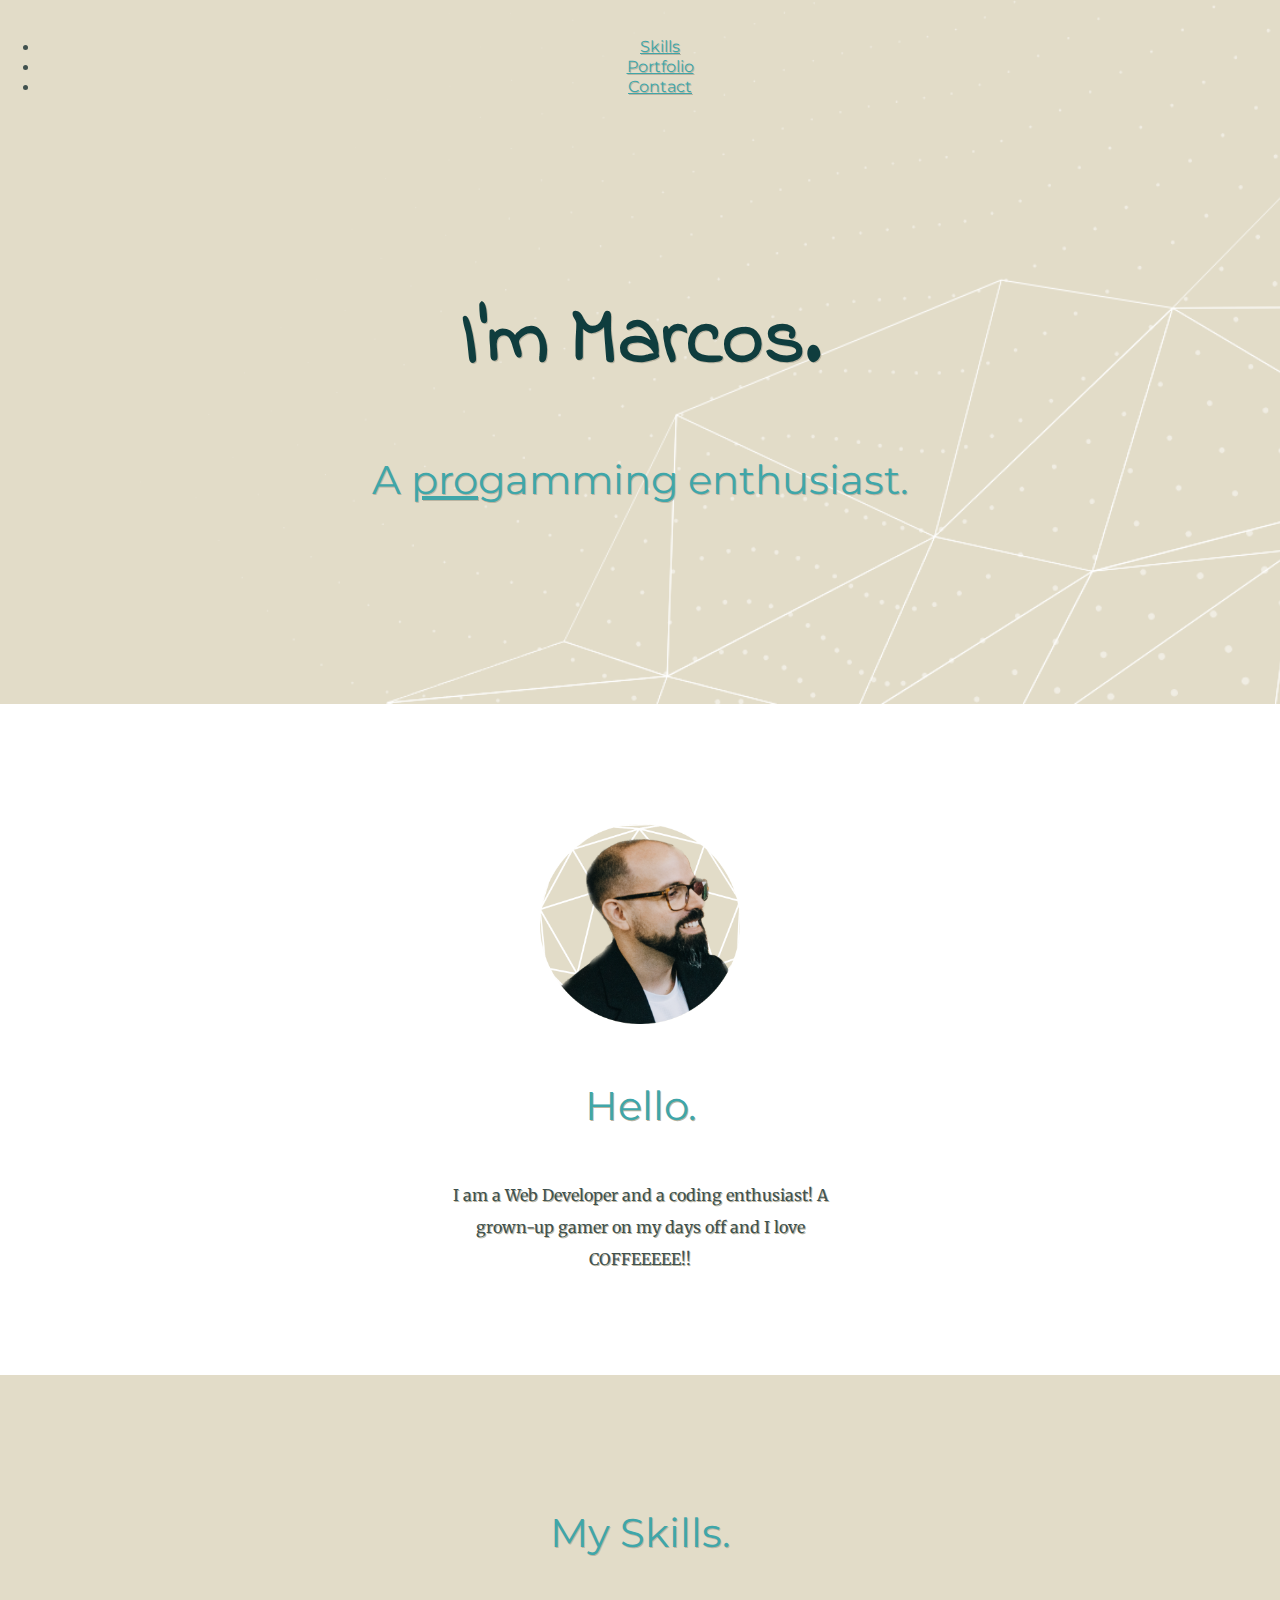
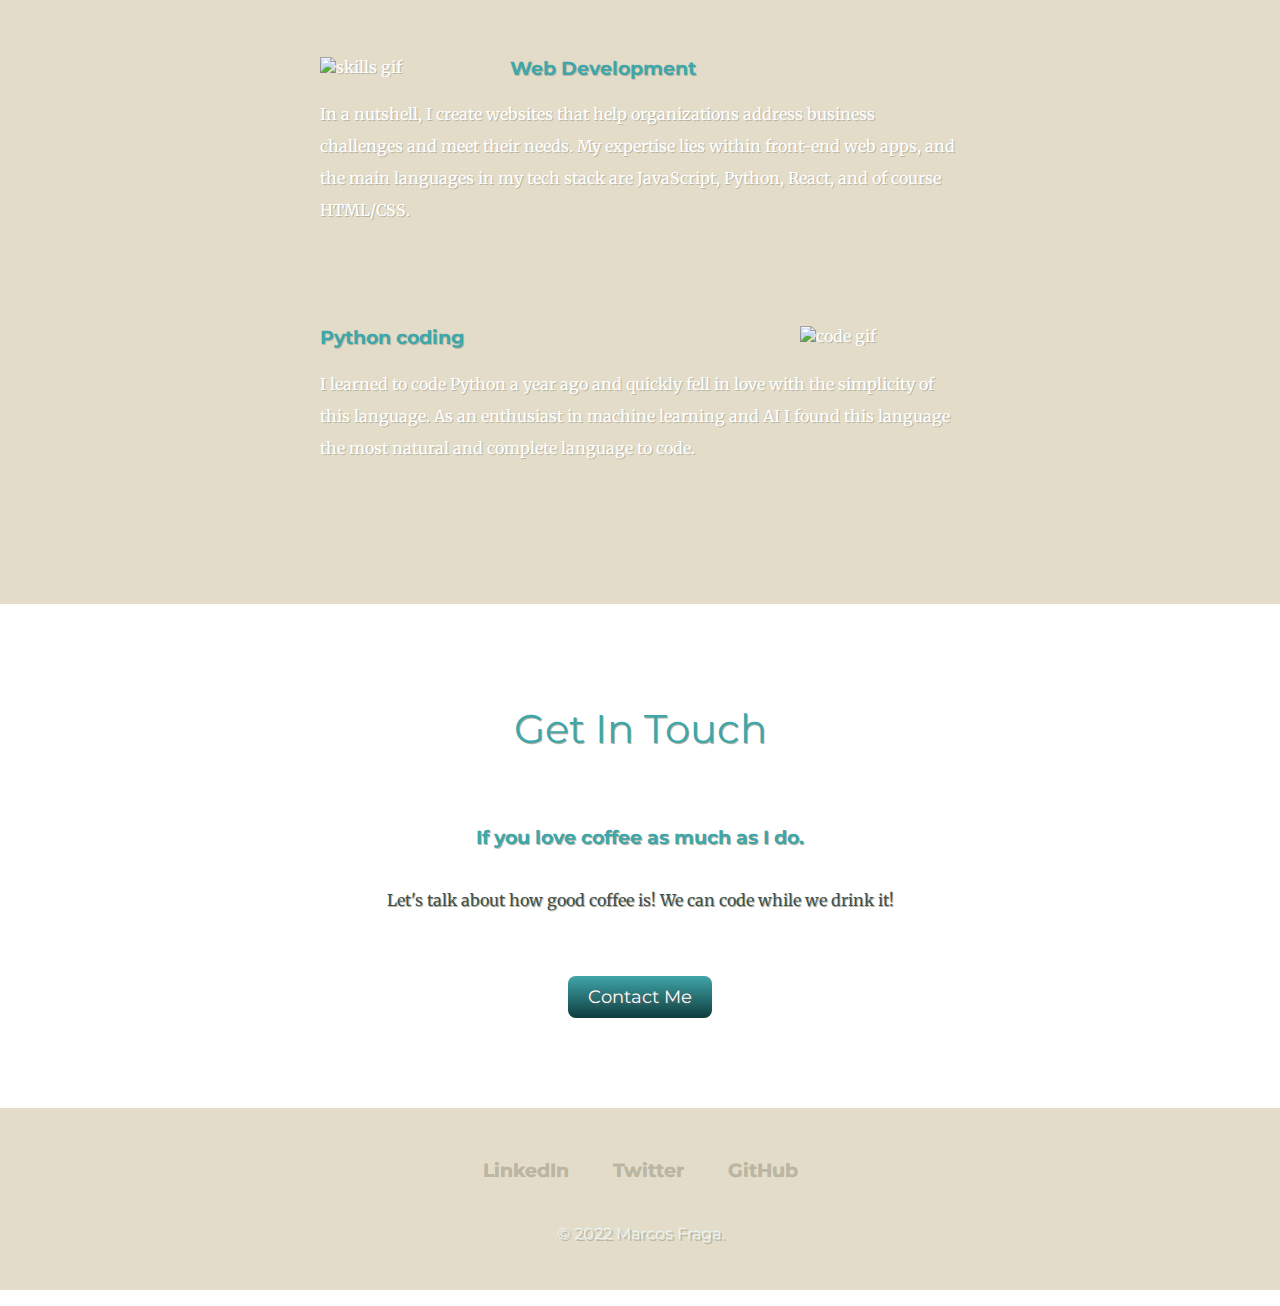
==== commit 1b552afa: "Website updated" ====
--- a/index.html
+++ b/index.html
@@ -29,14 +29,11 @@
 
   <!-- TOP CONTAINER -->
   <section class="bkgimg-section" id="title">
-    <nav class="navbar navbar-expand-lg navbar-dark fixed-top">
+    <nav class="navbar navbar-expand navbar-dark fixed-top">
       <a class="navbar-brand brand-logo-txt" href="#title"><i class="fa-solid fa-m"></i><i class="fa-solid fa-f"></i></a>
-      <button class="navbar-toggler" type="button" data-bs-toggle="collapse" data-bs-target="#menutogglernav" aria-controls="menutogglernav" aria-expanded="false" aria-label="Toggle navigation">
-        <span class="navbar-toggler-icon"></span>
-      </button>
-      <div class="collapse navbar-collapse" id="menutogglernav">
+      <div class="collapse navbar-collapse">
 
-        <ul class="navbar-nav ms-auto">
+        <ul class="navbar-nav">
           <li class="nav-item">
             <a class="nav-link links-txt" href="#skills">Skills</a>
           </li>
--- a/css/master.css
+++ b/css/master.css
@@ -4,6 +4,24 @@
   font-family: 'Merriweather', serif;
   color: #40514E;
   text-shadow: 1px 1px 0 #BBB5A2;
+}
+
+@media (max-width: 800px)
+{
+    .fixed-top
+    {
+    position: relative;
+    top: auto;
+    }
+
+    .navbar {
+      font-size: 20px;
+      
+    }
+
+    .brand-logo-txt {
+      font-size: 40px;
+    }
 }
 
 h1 {
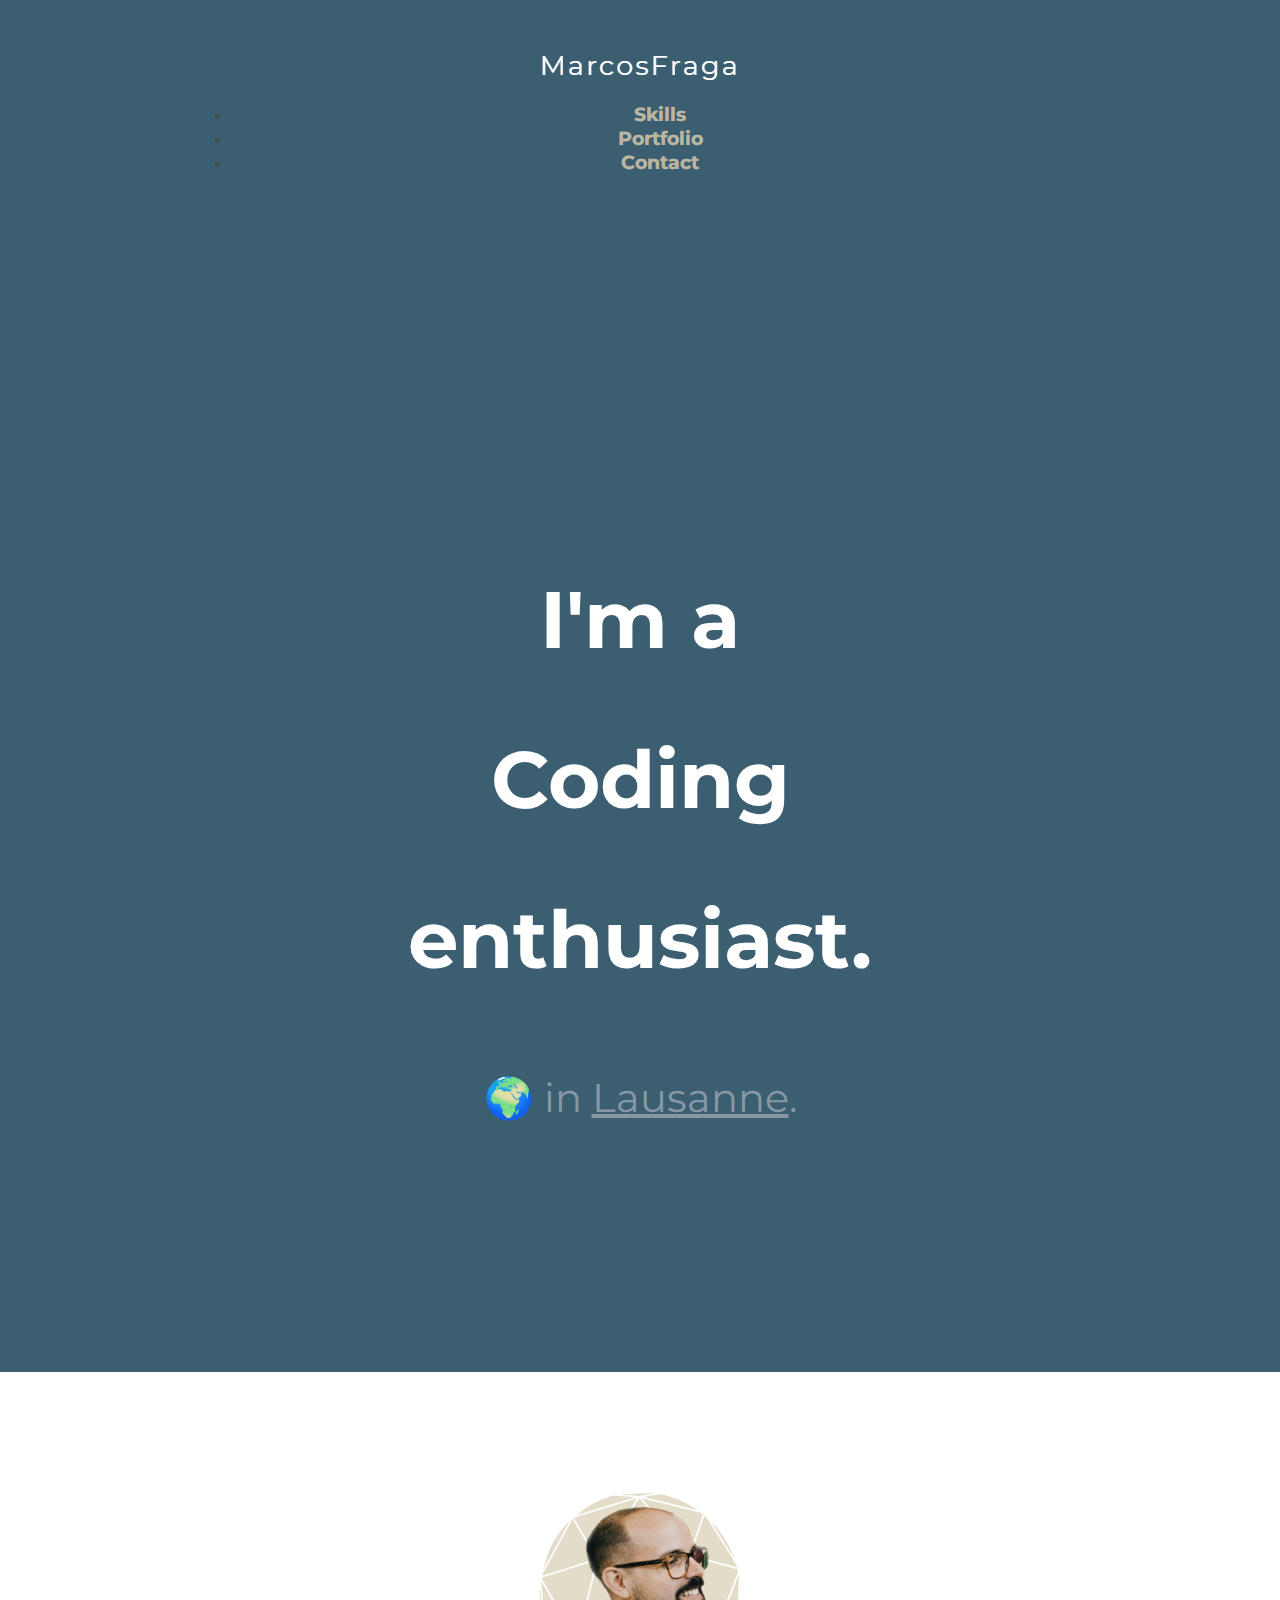
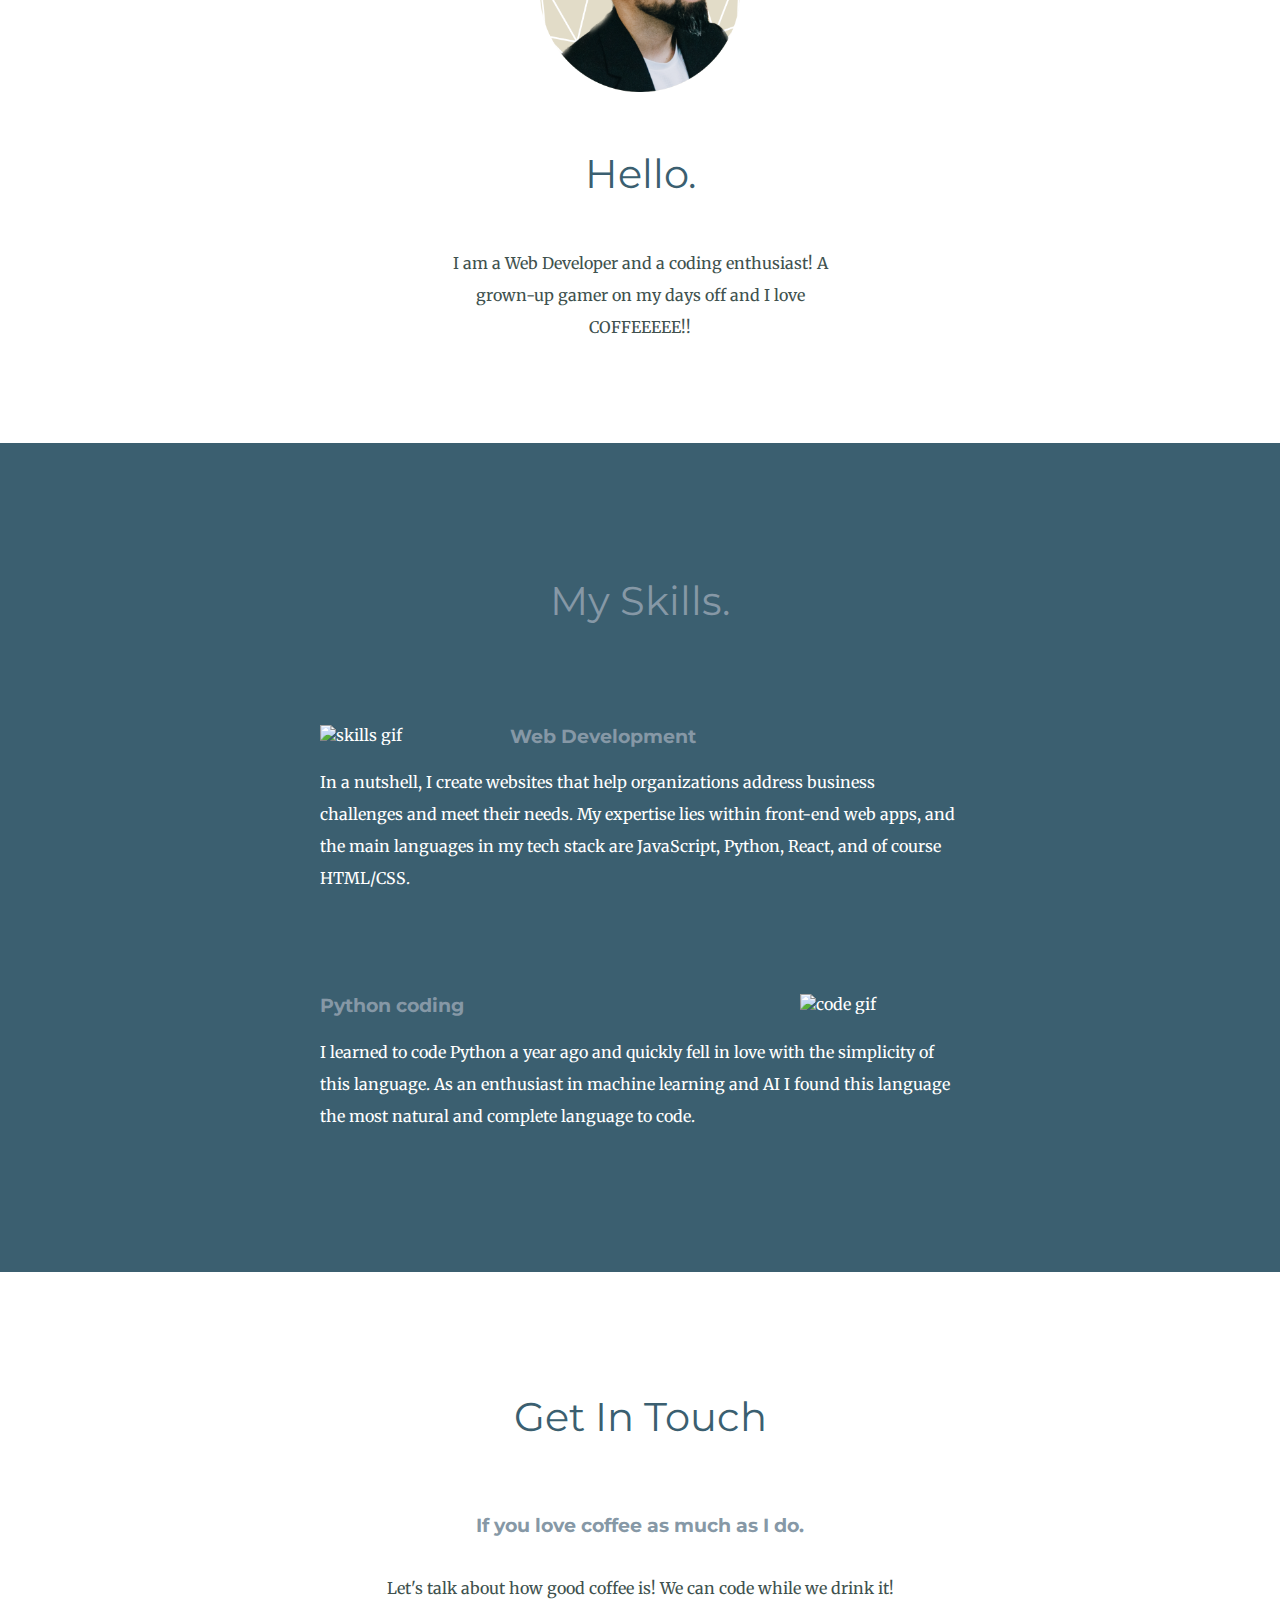
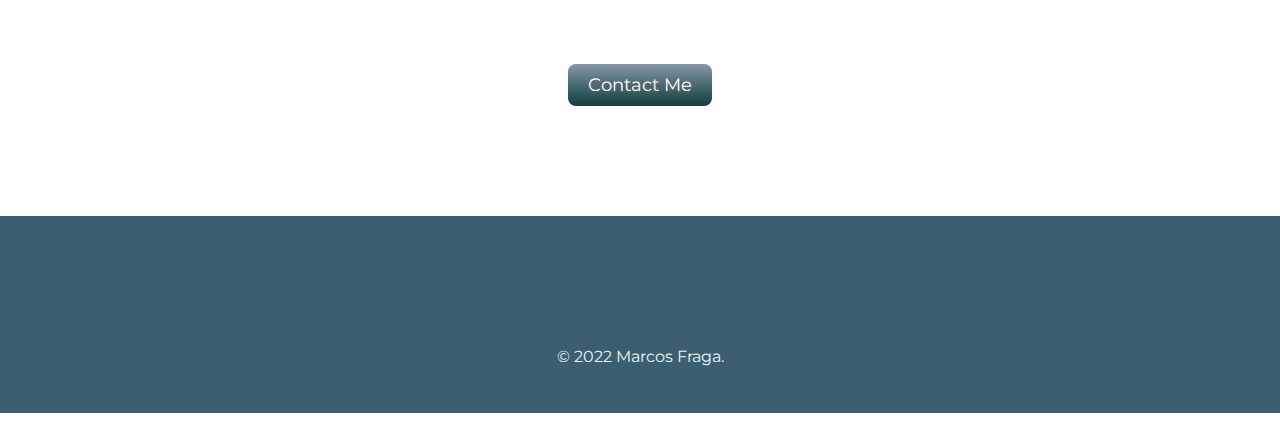
==== commit 5f87aa9a: "Website V2" ====
--- a/index.html
+++ b/index.html
@@ -28,12 +28,12 @@
 <body>
 
   <!-- TOP CONTAINER -->
-  <section class="bkgimg-section" id="title">
+  <section class="color-section" id="title">
     <nav class="navbar navbar-expand navbar-dark fixed-top">
-      <a class="navbar-brand brand-logo-txt" href="#title"><i class="fa-solid fa-m"></i><i class="fa-solid fa-f"></i></a>
-      <div class="collapse navbar-collapse">
+      <a class="navbar-brand" href="index.html"><img class="logopng" src="images/logo-small.png" alt="LOGO"></a>
+      <div class="collapse navbar-collapse navbar-mf-links">
 
-        <ul class="navbar-nav">
+        <ul class="navbar-nav ms-auto">
           <li class="nav-item">
             <a class="nav-link links-txt" href="#skills">Skills</a>
           </li>
@@ -48,8 +48,8 @@
     </nav>
     <div class="top-container">
 
-      <h1>I'm Marcos.</h1>
-      <h2 class="enthusiast-head">A <span class="coding-text">pro</span>gamming enthusiast.</h2>
+      <h1 class="enthusiast-txt">I'm a Coding enthusiast.</h1>
+      <h2 class="based-txt">🌍 in <span class="coding-text">Lausanne</span>.</h2>
 
     </div>
   </section>
@@ -100,9 +100,9 @@
   <!-- BOTTOM CONTAINER -->
   <section class="color-section" id="scert">
     <div class="bottom-container">
-      <a class="footer-link" href="https://www.linkedin.com/in/mfraga87/" target="_blank">LinkedIn</a>
-      <a class="footer-link" href="https://twitter.com/mfragaprt" target="_blank">Twitter</a>
-      <a class="footer-link" href="https://github.com/SOCRAMBLLE/" target="_blank">GitHub</a>
+      <a class="footer-link" href="https://www.linkedin.com/in/mfraga87/" target="_blank"><i class="fa-brands fa-linkedin-in"></i></a>
+      <a class="footer-link" href="https://twitter.com/mfragaprt" target="_blank"><i class="fa-brands fa-twitter"></i></a>
+      <a class="footer-link" href="https://github.com/SOCRAMBLLE/" target="_blank"><i class="fa-brands fa-github"></i></a>
       <p class="cert">© 2022 Marcos Fraga.</p>
     </div>
   </section>
--- a/css/master.css
+++ b/css/master.css
@@ -3,48 +3,32 @@
   text-align: center;
   font-family: 'Merriweather', serif;
   color: #40514E;
-  text-shadow: 1px 1px 0 #BBB5A2;
-}
-
-@media (max-width: 800px)
-{
-    .fixed-top
-    {
-    position: relative;
-    top: auto;
-    }
-
-    .navbar {
-      font-size: 20px;
-      
-    }
-
-    .brand-logo-txt {
-      font-size: 40px;
-    }
 }
 
 h1 {
-  font-family: 'Indie Flower', cursive;
+  font-family: 'Montserrat', sans-serif;
   font-size: 5rem;
   font-weight: 700;
   line-height: 2;
   margin: 50px auto 30px auto;
-  color: #0F3D3E;
-}
+  color: #fff;
+}
+
 
 h2 {
   font-family: 'Montserrat', sans-serif;
   font-size: 2.5rem;
   font-weight: normal;
-  color: #3FA6A9;
+  color: #8698a6;
 }
 
 h3 {
   font-family: 'Montserrat', sans-serif;
-  color: #3FA6A9;
+  color: #8698a6;
   font-size: 1.17em;
-}
+
+}
+
 
 .hr1 {
   background-color: transparent;
@@ -73,13 +57,17 @@
   }
 }
 
+.color-section {
+  background-color: #3B5F70;
+}
+
+.white-section {
+  background-color: #fff;
+}
+
 /*******************TOP CONTAINER*******************/
-
 #title {
   position: relative;
-  background: url(../images/cover-image.png);
-  background-repeat: no-repeat;
-  background-size: cover;
   padding-bottom: 120px;
 }
 
@@ -88,8 +76,14 @@
 }
 
 .links-txt {
-  color: #3FA6A9;
-  font-family: 'Montserrat', sans-serif;
+  color: #BBB5A2;
+  font-family: 'Montserrat', sans-serif;
+  background-color: #3B5F70;
+  border-radius: 15px;
+  text-shadow: 0 0 0 #BBB5A2;
+  font-weight: bold;
+  text-decoration: none;
+  font-size: 1.2rem;
 }
 
 .portf-hover-txt:before {
@@ -98,9 +92,49 @@
   opacity: 0;
   text-align: center;
   transition: opacity 1s ease-in-out;
-
   position: absolute;
-  top: 1.5em;
+  top: 4.5em;
+}
+
+.navbar {
+  padding: 50px 15% 50px 15%;
+}
+
+.logopng {
+  background-color: #3B5F70;
+  border-radius: 5px;
+}
+
+@media screen and (max-width: 920px) {
+  .portf-hover-txt:before {
+    content: url(../images/soon800.png);
+    top: 0.7em;
+  }
+
+  .fixed-top {
+    position: relative;
+    top: auto;
+  }
+
+  .brand-logo-txt {
+    font-size: 100px;
+    margin: 20px 0 0 15px;
+  }
+
+  .navbar {
+    padding-left: 18px;
+    padding-right: 0;
+  }
+
+  .navbar .navbar-expand {
+    text-align: center;
+  }
+
+  .links-txt {
+    font-size: 17px;
+    justify-content: flex-end;
+    margin: 15px 0 0 0;
+  }
 
 }
 
@@ -110,19 +144,38 @@
 }
 
 .top-container {
-  padding-top: 100px;
-}
-
-.enthusiast-head {
+  padding: 100px 30% 50px 30%;
+  text-align: center;
+}
+
+.enthusiast-txt {
+  padding: 150px 0 20px 0;
+}
+
+.based-txt {
   font-weight: normal;
-  color: #3FA6A9;
+  color: #8698a6;
   margin: 0.83em 0 2em 0;
 }
+
+
 
 .coding-text {
   text-decoration: underline;
 }
 
+@media screen and (max-width: 920px) {
+  .top-container {
+    padding: 100px 2% 50px 2%;
+  }
+
+  h1 {
+    font-size: 8rem;
+  }
+  .enthusiast-txt {
+    font-size: 8rem;
+  }
+}
 
 /*******************PROFILE CONTAINER*******************/
 .profile-container {
@@ -150,6 +203,7 @@
 .hello-txt {
   margin: 0.83em 0;
   padding-bottom: 15px;
+  color: #3B5F70;
 }
 
 .intro-txt {
@@ -158,10 +212,8 @@
 }
 
 /*******************SKILL CONTAINER*******************/
-
 .skills-container {
-  background-color: #E2DCC8;
-  padding-top: 100px ;
+  padding-top: 100px;
   padding-bottom: 40px;
   color: #fff
 }
@@ -172,7 +224,6 @@
   text-align: left;
 }
 
-
 .html-img {
   width: 25%;
   float: left;
@@ -187,13 +238,13 @@
 
 /*******************CONTACT CONTAINER*******************/
 .contact-container {
-  margin: 100px 0;
+  margin: 120px 0;
 }
 
 .btn {
   background: #e2dcc8;
-  background-image: linear-gradient(top, #3fa5a9, #0F3D3E);
-  background-image: linear-gradient(to bottom, #3fa5a9, #0F3D3E);
+  background-image: linear-gradient(top, #8698a6, #0F3D3E);
+  background-image: linear-gradient(to bottom, #8698a6, #0F3D3E);
   -webkit-border-radius: 8;
   -moz-border-radius: 8;
   border-radius: 8px;
@@ -214,6 +265,7 @@
 
 .git-talk {
   padding-bottom: 40px;
+  color: #3B5F70;
 }
 
 .lets-talk {
@@ -224,7 +276,6 @@
 /*******************BOTTOM CONTAINER*******************/
 .bottom-container {
   margin-top: 25px;
-  background-color: #E2DCC8;
   padding-top: 50px;
 }
 
@@ -234,8 +285,8 @@
   font-weight: bold;
   text-decoration: none;
   font-family: 'Montserrat', sans-serif;
-  font-size: 1.2rem;
-  margin: 10px 20px
+  font-size: 2rem;
+  margin: 10px 30px
 }
 
 .footer-link:hover {
@@ -246,6 +297,5 @@
 .cert {
   color: #EAF6F6;
   padding: 20px 0 40px 0;
-  text-shadow: 2px 2px 0 #BBB5A2;
-  font-family: 'Montserrat', sans-serif;
-}
+  font-family: 'Montserrat', sans-serif;
+}
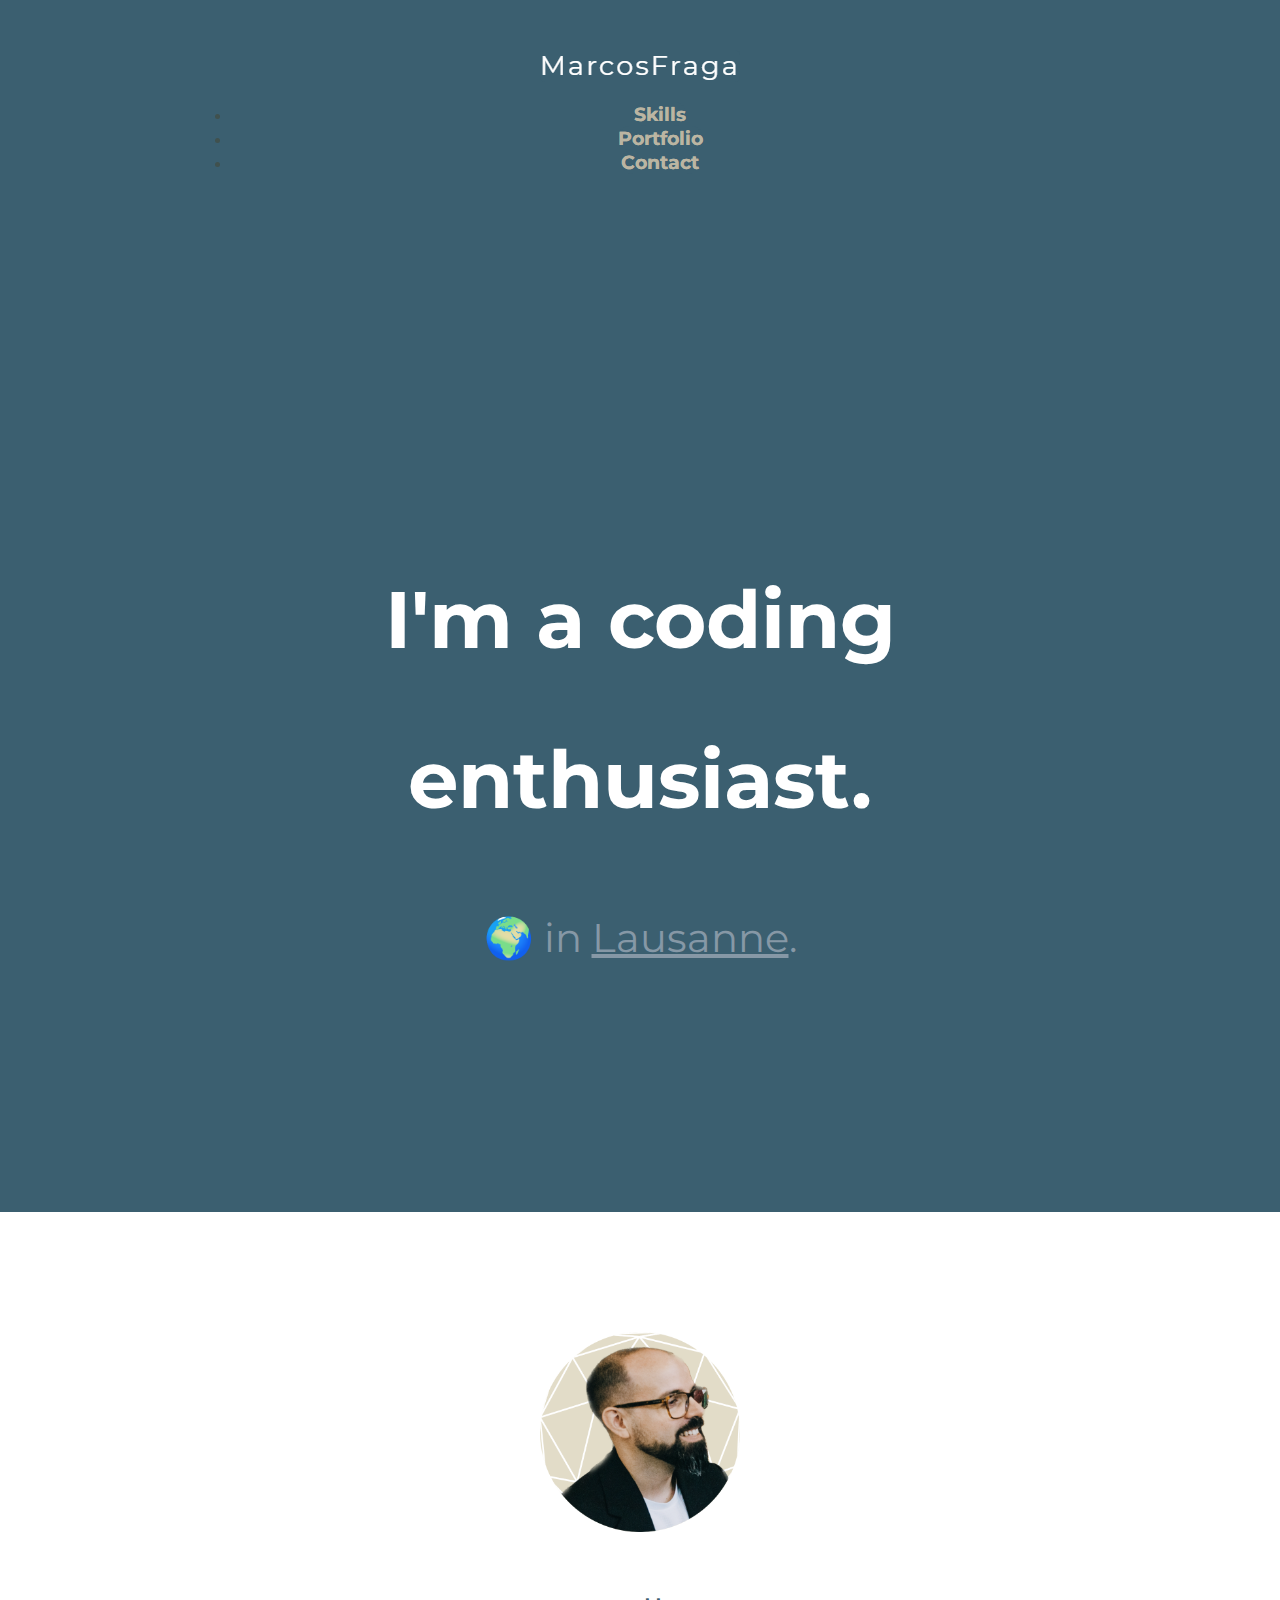
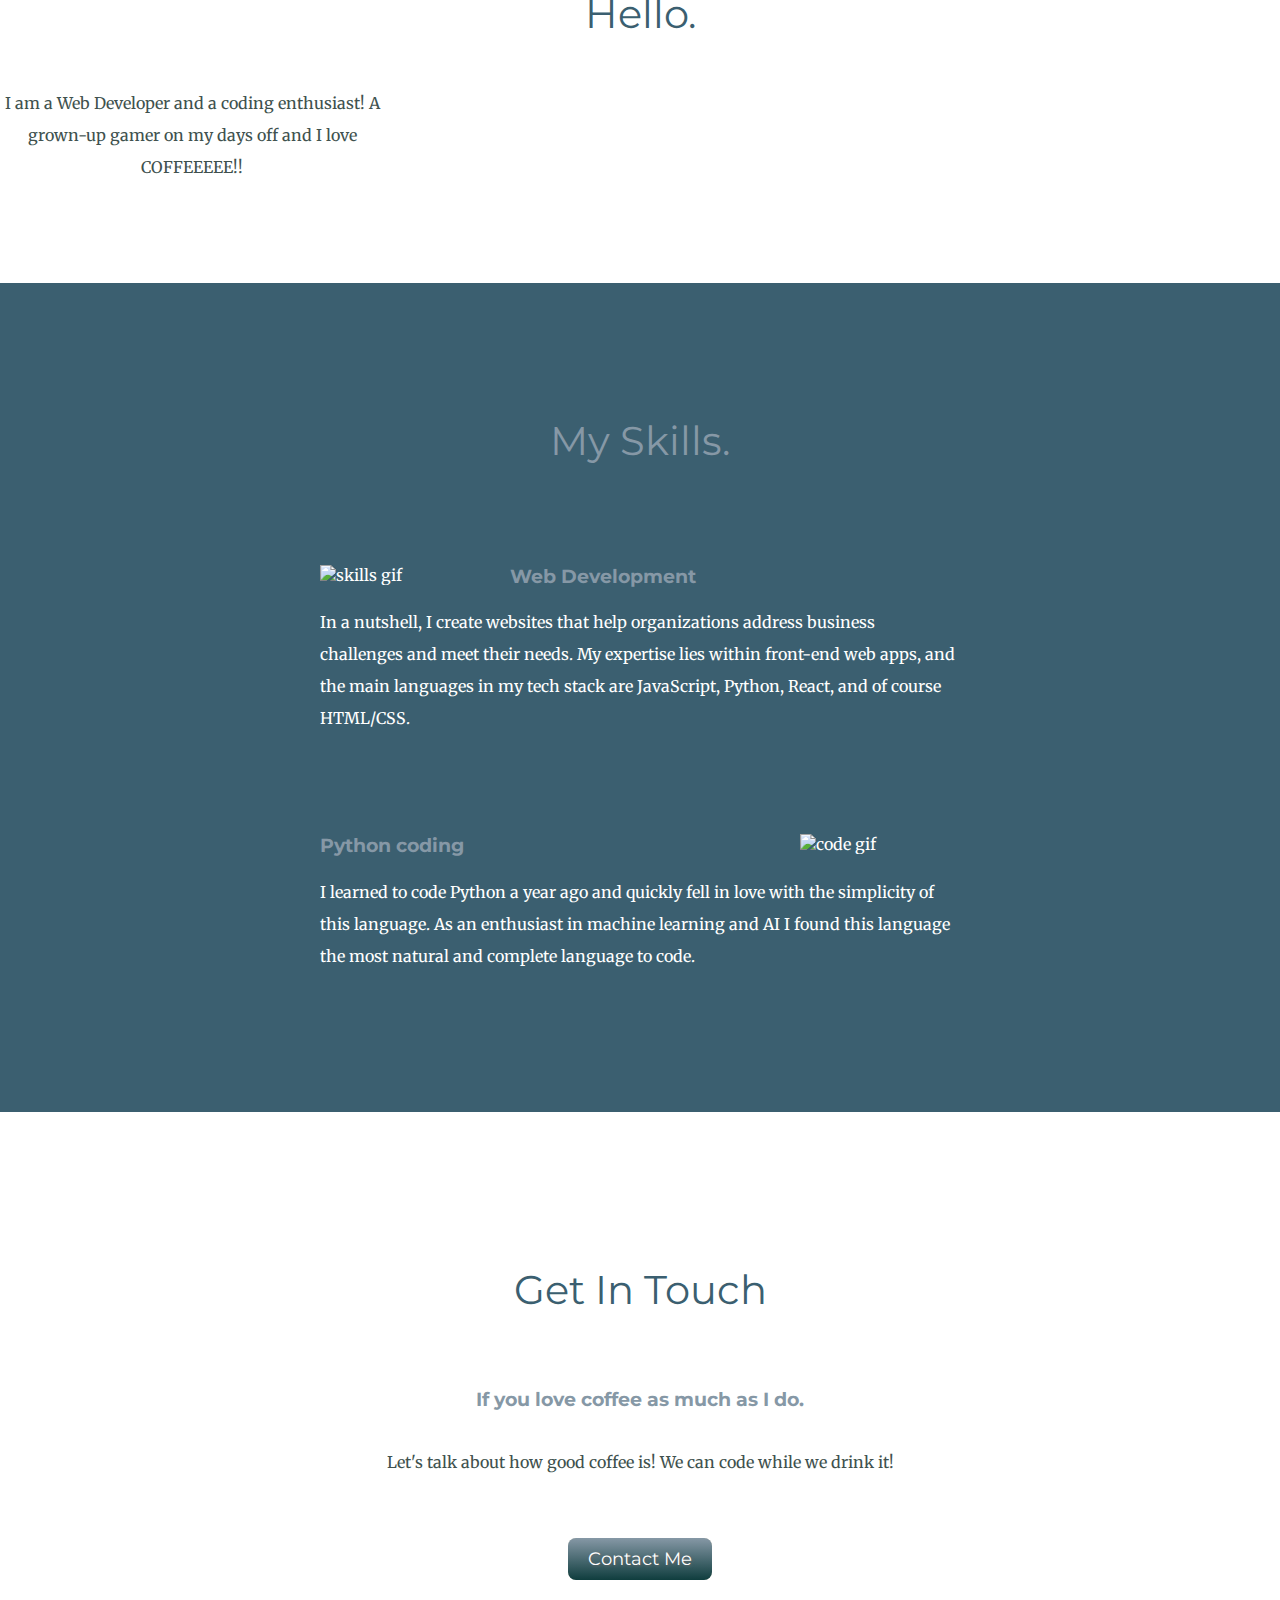
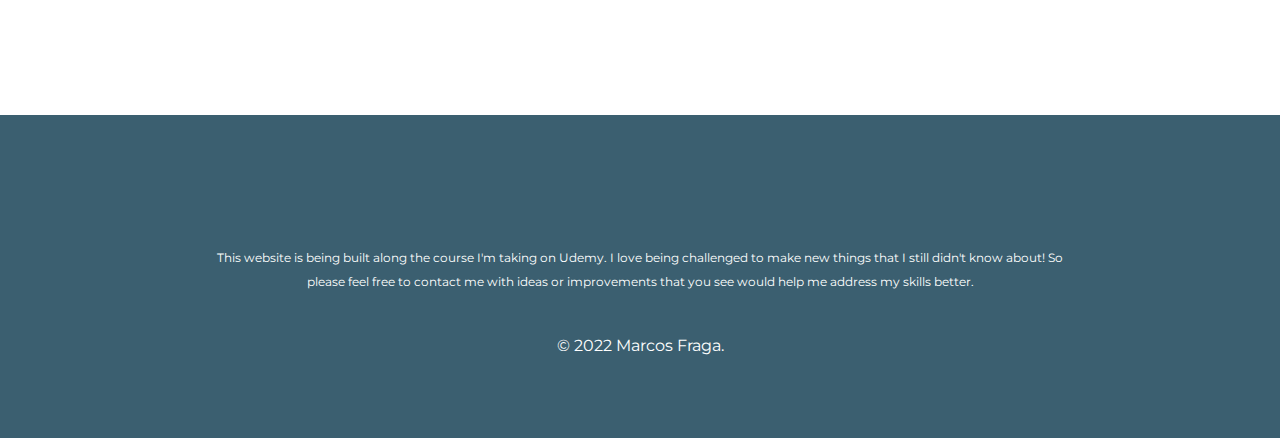
==== commit 5824f953: "Media queries updated" ====
--- a/index.html
+++ b/index.html
@@ -3,6 +3,7 @@
 
 <head>
   <meta charset="utf-8">
+  <meta name="viewport" content="width=device-width, initial-scale=1.0"/>
   <title>Marcos Fraga - Full Stack Developer</title>
   <!-- BootStrap script -->
   <link href="https://cdn.jsdelivr.net/npm/bootstrap@5.2.2/dist/css/bootstrap.min.css" rel="stylesheet" integrity="sha384-Zenh87qX5JnK2Jl0vWa8Ck2rdkQ2Bzep5IDxbcnCeuOxjzrPF/et3URy9Bv1WTRi" crossorigin="anonymous">
@@ -48,7 +49,7 @@
     </nav>
     <div class="top-container">
 
-      <h1 class="enthusiast-txt">I'm a Coding enthusiast.</h1>
+      <h1 class="enthusiast-txt">I'm a coding enthusiast.</h1>
       <h2 class="based-txt">🌍 in <span class="coding-text">Lausanne</span>.</h2>
 
     </div>
@@ -103,7 +104,8 @@
       <a class="footer-link" href="https://www.linkedin.com/in/mfraga87/" target="_blank"><i class="fa-brands fa-linkedin-in"></i></a>
       <a class="footer-link" href="https://twitter.com/mfragaprt" target="_blank"><i class="fa-brands fa-twitter"></i></a>
       <a class="footer-link" href="https://github.com/SOCRAMBLLE/" target="_blank"><i class="fa-brands fa-github"></i></a>
-      <p class="cert">© 2022 Marcos Fraga.</p>
+      <p class="cert1">This website is being built along the course I'm taking on Udemy. I love being challenged to make new things that I still didn't know about! So please feel free to contact me with ideas or improvements that you see would help me address my skills better. </p>
+      <p class="cert2">© 2022 Marcos Fraga.</p>
     </div>
   </section>
 
--- a/css/master.css
+++ b/css/master.css
@@ -27,20 +27,6 @@
   color: #8698a6;
   font-size: 1.17em;
 
-}
-
-
-.hr1 {
-  background-color: transparent;
-  border-style: dotted none none none;
-  width: 9%;
-  border-width: 10px;
-  border-color: #95907F;
-  margin: 100px auto;
-}
-
-.spacer {
-  height: 6px;
 }
 
 p {
@@ -105,35 +91,60 @@
   border-radius: 5px;
 }
 
-@media screen and (max-width: 920px) {
+@media screen and (max-width: 850px) {
+
+  .links-txt {
+    font-size: 30px;
+    margin: 5px 0 0 0;
+  }
+
+  .navbar {
+    padding: 8% 10% 8% 10%;
+  }
+
   .portf-hover-txt:before {
     content: url(../images/soon800.png);
-    top: 0.7em;
-  }
+    top: 3.5em;
+    right: 6.7em;
+    }
 
   .fixed-top {
     position: relative;
     top: auto;
   }
 
-  .brand-logo-txt {
-    font-size: 100px;
-    margin: 20px 0 0 15px;
-  }
+}
+
+@media screen and (max-width: 400px) {
+
+  #title {
+    padding-bottom: 0;
+  }
+
+  .portf-hover-txt:before {
+    content: url(../images/soon100.png);
+    right: 5em;
+    }
+
+  .logopng {
+    width: 130px;
+    }
 
   .navbar {
-    padding-left: 18px;
-    padding-right: 0;
-  }
-
-  .navbar .navbar-expand {
-    text-align: center;
+    padding: 20px 3% 20px 5%;
+  }
+
+  .navbar-brand {
+    margin: auto;
+  }
+
+  .navbar-nav {
+    margin: auto;
   }
 
   .links-txt {
-    font-size: 17px;
-    justify-content: flex-end;
-    margin: 15px 0 0 0;
+    font-size: 15px;
+    margin: 5px 0 0 0;
   }
 
 }
@@ -158,23 +169,40 @@
   margin: 0.83em 0 2em 0;
 }
 
-
-
 .coding-text {
   text-decoration: underline;
 }
 
-@media screen and (max-width: 920px) {
+@media screen and (max-width: 850px) {
+
   .top-container {
-    padding: 100px 2% 50px 2%;
-  }
-
-  h1 {
-    font-size: 8rem;
-  }
+    padding: 2% 2% 7% 2%;
+  }
+
   .enthusiast-txt {
-    font-size: 8rem;
-  }
+    padding-left: 0;
+    padding-right: 0;
+    padding-top: 15px;
+    margin: 0;
+  }
+
+}
+
+@media only screen and (max-width: 400px) {
+
+  .top-container {
+    padding: 2% 2% 7% 2%;
+  }
+
+  .enthusiast-txt {
+    font-size: 3rem;
+    line-height: 1.7;
+  }
+
+  .based-txt {
+    font-size: 1.5rem;
+  }
+
 }
 
 /*******************PROFILE CONTAINER*******************/
@@ -208,7 +236,40 @@
 
 .intro-txt {
   width: 30%;
-  margin: auto;
+}
+
+@media screen and (max-width: 850px) {
+
+  .profile-container {
+    margin-top: 40px;
+  }
+
+  .profile-pic1 {
+    visibility: hidden;
+  }
+
+  .profile-pic2 {
+    width: 300px;
+    height: 300px;
+  }
+
+  .profile-pic2:hover {
+    opacity: 1;
+    }
+
+  .intro-txt {
+    width: auto;
+    padding: 0 27%;
+  }
+
+}
+
+@media screen and (max-width: 400px) {
+
+  .profile-container {
+    margin: 25px 10% 50px 10%;
+  }
+
 }
 
 /*******************SKILL CONTAINER*******************/
@@ -236,9 +297,31 @@
   margin-left: 30px;
 }
 
+@media screen and (max-width: 850px) {
+
+  .skill-row {
+    width: 80%
+  }
+
+}
+
+@media only screen and (max-width: 400px) {
+
+  .skills-container {
+    padding-top: 60px;
+  }
+
+  .skill-row {
+    width: 90%;
+    margin: 50px auto;
+    text-align: left;
+  }
+
+}
+
 /*******************CONTACT CONTAINER*******************/
 .contact-container {
-  margin: 120px 0;
+  padding: 120px 0;
 }
 
 .btn {
@@ -273,10 +356,26 @@
   margin-top: 35px;
 }
 
+@media only screen and (max-width: 400px) {
+
+  .contact-container {
+    padding: 60px 0;
+  }
+
+  .contact-me {
+    margin: auto 10px auto 10px;
+  }
+
+  .lets-talk {
+    padding: 0 35px 0 35px;
+  }
+
+}
+
 /*******************BOTTOM CONTAINER*******************/
 .bottom-container {
   margin-top: 25px;
-  padding-top: 50px;
+  padding: 50px 2% 20px 2%;
 }
 
 .footer-link {
@@ -294,8 +393,15 @@
   text-shadow: 1px 1px 0 #BBB5A2;
 }
 
-.cert {
-  color: #EAF6F6;
+.cert1 {
+  color: #fff;
+  padding: 30px 15% 0 15%;
+  font-family: 'Montserrat', sans-serif;
+  font-size: 12px;
+}
+
+.cert2 {
+  color: #fff;
   padding: 20px 0 40px 0;
   font-family: 'Montserrat', sans-serif;
 }
